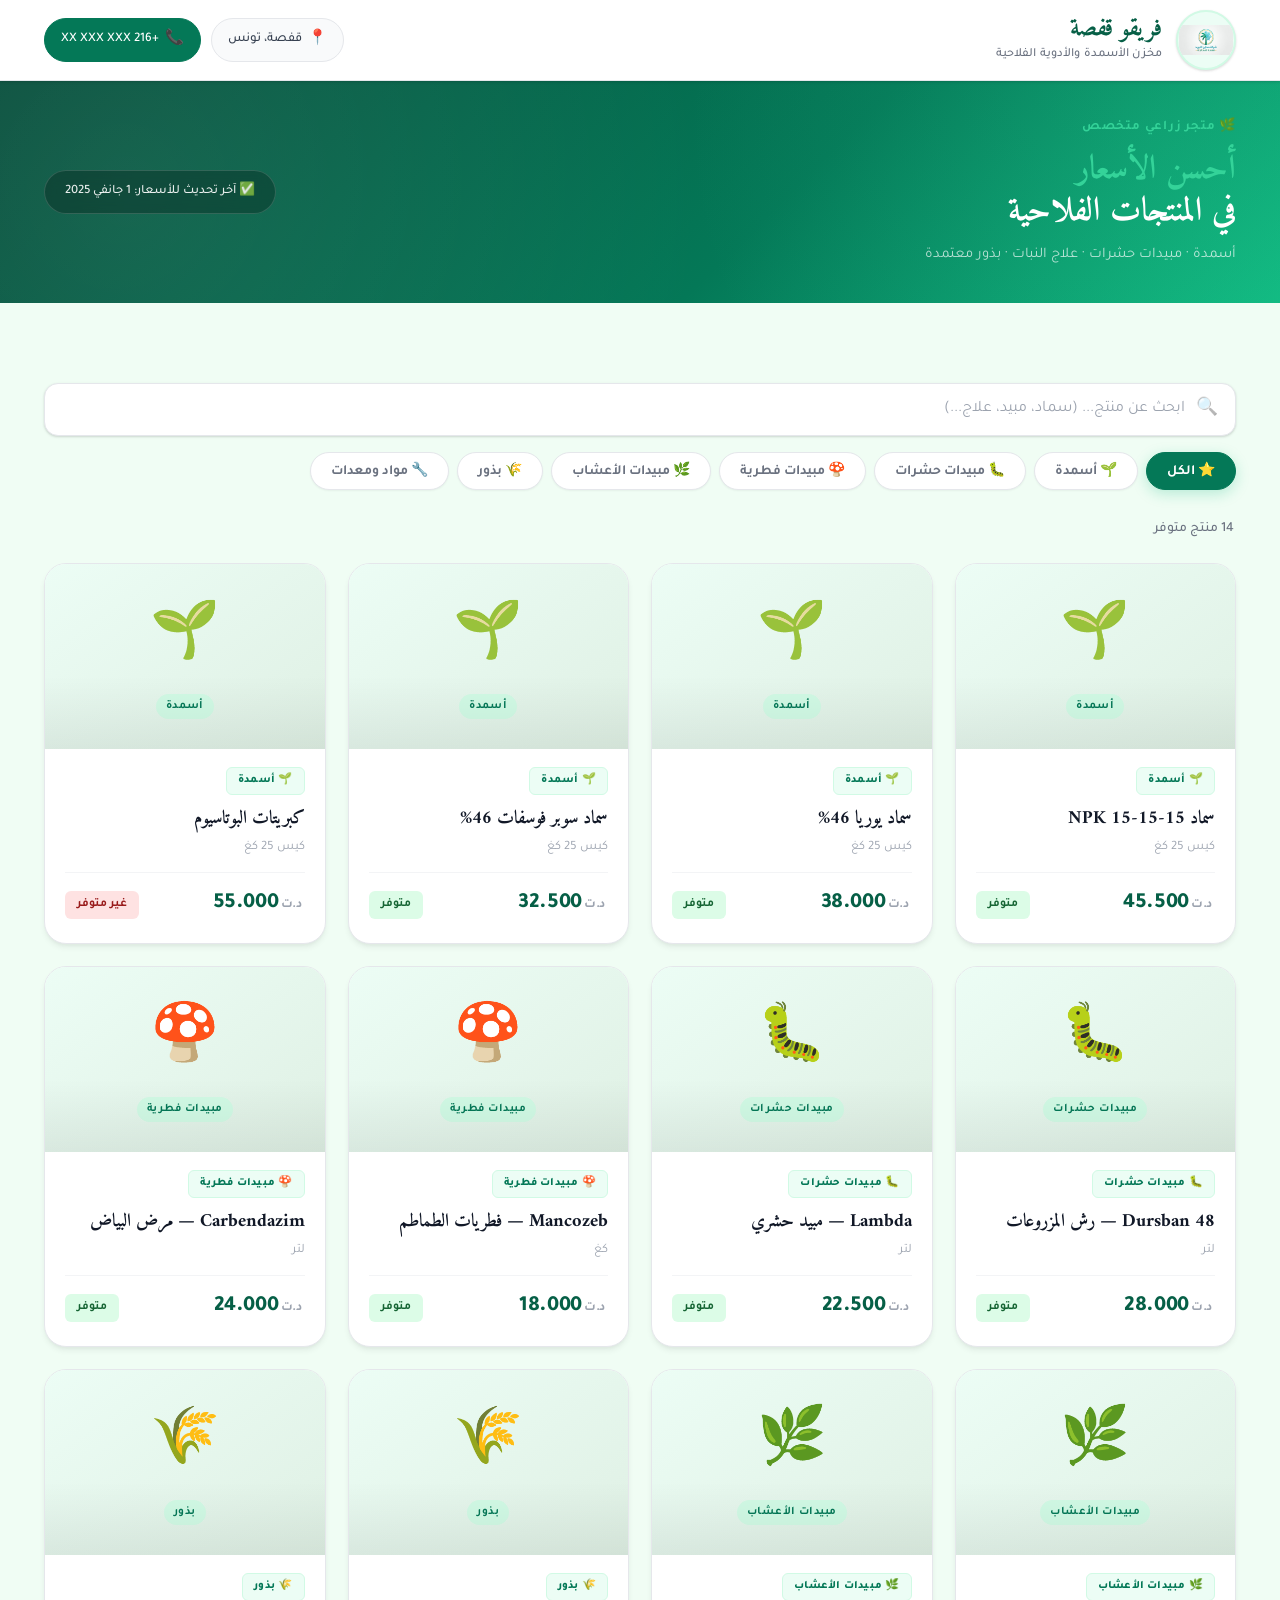
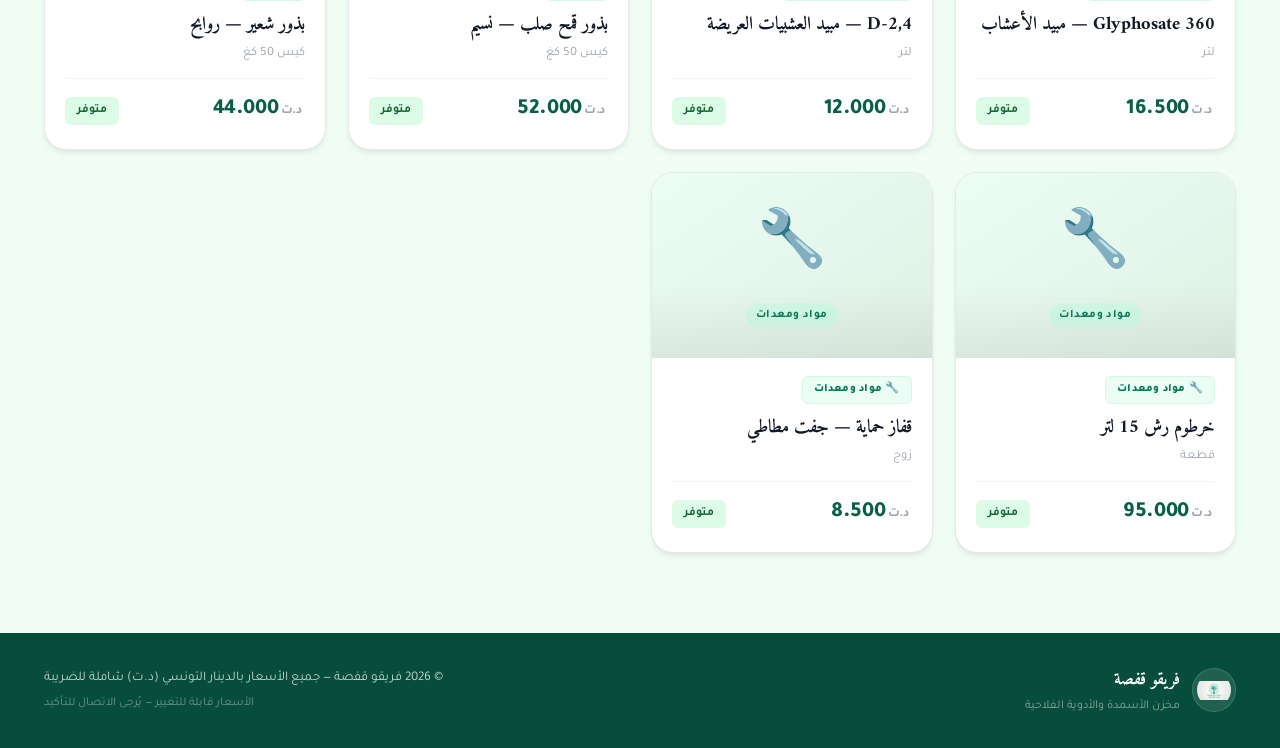
==== frigogafsa.html @ 888e8ae7 "corection_impimes2" ====
<!DOCTYPE html>
<html lang="ar" dir="rtl">
<head>
  <meta charset="UTF-8" />
  <meta name="viewport" content="width=device-width, initial-scale=1.0" />
  <title>فريقو قفصة — مخزن الأسمدة والأدوية الفلاحية</title>
  <link rel="preconnect" href="https://fonts.googleapis.com" />
  <link rel="preconnect" href="https://fonts.gstatic.com" crossorigin />
  <link href="https://fonts.googleapis.com/css2?family=Amiri:wght@400;700&family=Tajawal:wght@300;400;500;700;800&display=swap" rel="stylesheet" />
  <style>
/* ===================================================
   FRIGOGAFSA VITRINE — style.css — Redesign Moderne
   =================================================== */

/* ── VARIABLES ──────────────────────────────────── */
:root {
  --green-900: #064e3b;
  --green-800: #065f46;
  --green-700: #047857;
  --green-600: #059669;
  --green-500: #10b981;
  --green-400: #34d399;
  --green-100: #d1fae5;
  --green-50:  #ecfdf5;

  --gold:       #d97706;
  --gold-light: #fef3c7;

  --gray-950: #030712;
  --gray-900: #111827;
  --gray-800: #1f2937;
  --gray-700: #374151;
  --gray-500: #6b7280;
  --gray-400: #9ca3af;
  --gray-200: #e5e7eb;
  --gray-100: #f3f4f6;
  --gray-50:  #f9fafb;
  --white:    #ffffff;

  --bg-body: #f0fdf4;
  --bg-card: var(--white);

  --shadow-xs: 0 1px 2px rgba(0,0,0,0.05);
  --shadow-sm: 0 1px 3px rgba(0,0,0,0.1), 0 1px 2px rgba(0,0,0,0.06);
  --shadow-md: 0 4px 6px -1px rgba(0,0,0,0.07), 0 2px 4px -1px rgba(0,0,0,0.04);
  --shadow-lg: 0 10px 15px -3px rgba(0,0,0,0.08), 0 4px 6px -2px rgba(0,0,0,0.04);
  --shadow-xl: 0 20px 25px -5px rgba(0,0,0,0.08), 0 10px 10px -5px rgba(0,0,0,0.03);
  --shadow-green: 0 4px 14px rgba(16,185,129,0.25);

  --radius-sm:  8px;
  --radius-md:  14px;
  --radius-lg:  22px;
  --radius-xl:  32px;

  --font-body:    'Tajawal', 'Segoe UI', sans-serif;
  --font-display: 'Amiri', serif;

  --transition: 0.28s cubic-bezier(0.4,0,0.2,1);
}

/* ── RESET & BASE ───────────────────────────────── */
*, *::before, *::after { box-sizing: border-box; margin: 0; padding: 0; }
html { scroll-behavior: smooth; }

body {
  font-family: var(--font-body);
  background: var(--bg-body);
  color: var(--gray-900);
  direction: rtl;
  line-height: 1.65;
  -webkit-font-smoothing: antialiased;
  min-height: 100vh;
  display: flex;
  flex-direction: column;
}

.container {
  max-width: 1240px;
  margin: 0 auto;
  padding: 0 24px;
}
.hidden { display: none !important; }
.main { flex-grow: 1; padding: 40px 0 80px; }

/* ── HEADER ─────────────────────────────────────── */
.header {
  background: var(--white);
  border-bottom: 1px solid var(--gray-200);
  padding: 10px 0;
  position: sticky;
  top: 0;
  z-index: 50;
  box-shadow: var(--shadow-sm);
}

.header-inner {
  display: flex;
  align-items: center;
  justify-content: space-between;
  gap: 20px;
}

.logo {
  display: flex;
  align-items: center;
  gap: 14px;
}

.logo-badge {
  width: 60px;
  height: 60px;
  border-radius: 50%;
  background: var(--green-50);
  border: 2px solid var(--green-100);
  display: flex;
  align-items: center;
  justify-content: center;
  overflow: hidden;
  flex-shrink: 0;
  box-shadow: var(--shadow-sm);
}

.logo-img {
  width: 54px;
  height: 54px;
  object-fit: contain;
}

.logo-text {
  display: flex;
  flex-direction: column;
  gap: 1px;
}

.logo-main {
  font-family: var(--font-display);
  font-size: 1.55rem;
  font-weight: 700;
  color: var(--green-800);
  line-height: 1.15;
}

.logo-sub {
  font-size: 0.78rem;
  color: var(--gray-500);
  font-weight: 500;
  letter-spacing: 0.01em;
}

.header-nav {
  display: flex;
  align-items: center;
  gap: 10px;
}

.contact-chip {
  display: flex;
  align-items: center;
  gap: 6px;
  background: var(--gray-50);
  border: 1px solid var(--gray-200);
  padding: 8px 16px;
  border-radius: 50px;
  font-size: 0.82rem;
  color: var(--gray-700);
  font-weight: 500;
  transition: all var(--transition);
}

.contact-chip:hover {
  border-color: var(--green-400);
  color: var(--green-700);
  background: var(--green-50);
}

.contact-chip.highlight {
  background: var(--green-700);
  border-color: var(--green-700);
  color: var(--white);
}

.contact-chip.highlight:hover {
  background: var(--green-800);
}

.chip-icon { font-size: 0.95rem; }

/* ── HERO BAND ──────────────────────────────────── */
.hero-band {
  position: relative;
  background: linear-gradient(135deg, var(--green-900) 0%, var(--green-700) 60%, var(--green-500) 100%);
  padding: 36px 0;
  overflow: hidden;
  margin-bottom: 40px;
}

.hero-bg-deco {
  position: absolute;
  inset: 0;
  background:
    radial-gradient(circle at 10% 50%, rgba(255,255,255,0.07) 0%, transparent 50%),
    radial-gradient(circle at 90% 20%, rgba(52,211,153,0.15) 0%, transparent 40%);
  pointer-events: none;
}

.hero-content {
  display: flex;
  align-items: center;
  justify-content: space-between;
  gap: 20px;
  flex-wrap: wrap;
  position: relative;
  z-index: 1;
}

.hero-label {
  font-size: 0.82rem;
  font-weight: 700;
  color: var(--green-400);
  letter-spacing: 0.06em;
  text-transform: uppercase;
  margin-bottom: 10px;
}

.hero-heading {
  font-family: var(--font-display);
  font-size: 2.1rem;
  font-weight: 700;
  color: var(--white);
  line-height: 1.25;
  margin-bottom: 10px;
}

.hero-accent {
  color: var(--green-400);
}

.hero-sub {
  font-size: 0.92rem;
  color: rgba(255,255,255,0.7);
  font-weight: 400;
}

.last-update {
  background: rgba(0,0,0,0.25);
  backdrop-filter: blur(8px);
  border: 1px solid rgba(255,255,255,0.15);
  color: rgba(255,255,255,0.9);
  padding: 10px 20px;
  border-radius: 50px;
  font-size: 0.8rem;
  white-space: nowrap;
  font-weight: 500;
}

/* ── CONTROLS ───────────────────────────────────── */
.controls {
  display: flex;
  flex-direction: column;
  gap: 16px;
  margin-bottom: 28px;
}

.search-wrap {
  position: relative;
  display: flex;
  align-items: center;
}

.search-icon {
  position: absolute;
  right: 18px;
  font-size: 1.1rem;
  opacity: 0.45;
  pointer-events: none;
  z-index: 1;
}

.search-input {
  width: 100%;
  padding: 16px 50px 16px 48px;
  background: var(--white);
  border: 1.5px solid var(--gray-200);
  border-radius: var(--radius-md);
  font-family: var(--font-body);
  font-size: 1rem;
  color: var(--gray-900);
  box-shadow: var(--shadow-sm);
  transition: all var(--transition);
}

.search-input:focus {
  outline: none;
  border-color: var(--green-500);
  box-shadow: 0 0 0 4px rgba(16,185,129,0.12), var(--shadow-sm);
}

.search-input::placeholder { color: var(--gray-400); }

.search-clear {
  position: absolute;
  left: 14px;
  background: var(--gray-100);
  border: none;
  width: 30px;
  height: 30px;
  border-radius: 50%;
  cursor: pointer;
  color: var(--gray-500);
  display: none;
  align-items: center;
  justify-content: center;
  font-size: 0.8rem;
  transition: all var(--transition);
}

.search-clear.visible { display: flex; }
.search-clear:hover { background: var(--gray-200); color: var(--gray-900); }

/* ── FILTERS ────────────────────────────────────── */
.filters {
  display: flex;
  gap: 8px;
  flex-wrap: wrap;
}

.filter-btn {
  padding: 8px 20px;
  border-radius: 50px;
  border: 1.5px solid var(--gray-200);
  background: var(--white);
  font-family: var(--font-body);
  font-size: 0.87rem;
  font-weight: 600;
  color: var(--gray-600, var(--gray-500));
  cursor: pointer;
  transition: all var(--transition);
  box-shadow: var(--shadow-xs);
}

.filter-btn:hover {
  border-color: var(--green-400);
  color: var(--green-700);
  background: var(--green-50);
}

.filter-btn.active {
  background: var(--green-700);
  border-color: var(--green-700);
  color: var(--white);
  box-shadow: var(--shadow-green);
}

/* ── STATS BAR ──────────────────────────────────── */
.stats-bar {
  font-size: 0.87rem;
  color: var(--gray-500);
  margin-bottom: 22px;
  font-weight: 500;
  padding: 0 2px;
}

/* ── GRID ───────────────────────────────────────── */
.products-grid {
  display: grid;
  grid-template-columns: repeat(auto-fill, minmax(270px, 1fr));
  gap: 22px;
}

/* ── PRODUCT CARD ───────────────────────────────── */
.product-card {
  background: var(--white);
  border-radius: var(--radius-lg);
  border: 1.5px solid var(--gray-200);
  overflow: hidden;
  cursor: pointer;
  transition: all var(--transition);
  box-shadow: var(--shadow-md);
  display: flex;
  flex-direction: column;
  animation: fadeUp 0.45s ease both;
}

@keyframes fadeUp {
  from { opacity: 0; transform: translateY(18px); }
  to   { opacity: 1; transform: translateY(0); }
}

.product-card:hover {
  transform: translateY(-5px);
  box-shadow: var(--shadow-xl);
  border-color: var(--green-300, var(--green-400));
}

/* Image zone */
.card-image,
.card-image-placeholder {
  height: 185px;
  width: 100%;
  display: flex;
  align-items: center;
  justify-content: center;
  overflow: hidden;
}

.card-image {
  background: linear-gradient(145deg, var(--green-50) 0%, #e8f5e8 100%);
  position: relative;
}

.card-image::after {
  content: '';
  position: absolute;
  inset: 0;
  background: linear-gradient(to bottom, transparent 60%, rgba(0,0,0,0.06));
  pointer-events: none;
}

.card-image img {
  width: 100%;
  height: 100%;
  object-fit: cover;
}

.card-image-placeholder {
  background: linear-gradient(145deg, var(--green-50) 0%, #dff0e4 100%);
  flex-direction: column;
  gap: 8px;
}

.card-image-placeholder .emoji { font-size: 3.5rem; }
.card-image-placeholder .emoji-label {
  font-size: 0.72rem;
  color: var(--green-700);
  font-weight: 700;
  letter-spacing: 0.04em;
  text-transform: uppercase;
  background: var(--green-100);
  padding: 3px 10px;
  border-radius: 20px;
}

/* Card body */
.card-body {
  padding: 18px 20px 20px;
  flex-grow: 1;
  display: flex;
  flex-direction: column;
}

.card-category {
  align-self: flex-start;
  font-size: 0.7rem;
  font-weight: 800;
  color: var(--green-700);
  background: var(--green-50);
  border: 1px solid var(--green-100);
  padding: 4px 11px;
  border-radius: 6px;
  margin-bottom: 11px;
  display: inline-flex;
  align-items: center;
  gap: 4px;
  letter-spacing: 0.02em;
}

.card-name {
  font-family: var(--font-display);
  font-size: 1.15rem;
  font-weight: 700;
  color: var(--gray-900);
  margin-bottom: 5px;
  line-height: 1.4;
}

.card-unit {
  font-size: 0.8rem;
  color: var(--gray-400);
  margin-bottom: auto;
  padding-bottom: 14px;
}

.card-footer {
  display: flex;
  align-items: center;
  justify-content: space-between;
  padding-top: 14px;
  border-top: 1px solid var(--gray-100);
}

.card-price {
  font-size: 1.35rem;
  font-weight: 800;
  color: var(--green-800);
  direction: ltr;
  font-variant-numeric: tabular-nums;
  letter-spacing: -0.02em;
}

.card-price .currency {
  font-size: 0.82rem;
  color: var(--gray-400);
  font-weight: 600;
  margin-right: 3px;
}

.card-stock {
  font-size: 0.75rem;
  padding: 4px 12px;
  border-radius: 6px;
  font-weight: 700;
}

.stock-ok  { background: #dcfce7; color: #166534; }
.stock-low { background: #ffedd5; color: #9a3412; }
.stock-out { background: #fee2e2; color: #991b1b; }

/* ── SKELETON ────────────────────────────────────── */
.product-card.skeleton {
  pointer-events: none;
  background: linear-gradient(
    90deg,
    var(--gray-100) 25%,
    var(--gray-200) 50%,
    var(--gray-100) 75%
  );
  background-size: 200% 100%;
  animation: shimmer 1.6s ease infinite;
  height: 360px;
  border: none;
}

@keyframes shimmer {
  0%   { background-position: 200% 0; }
  100% { background-position: -200% 0; }
}

/* ── EMPTY STATE ────────────────────────────────── */
.empty-state {
  text-align: center;
  padding: 80px 20px;
  color: var(--gray-400);
}
.empty-icon { font-size: 3.5rem; margin-bottom: 16px; opacity: 0.6; }
.empty-state h3 {
  font-size: 1.35rem;
  font-family: var(--font-display);
  color: var(--gray-700);
  margin-bottom: 8px;
}
.empty-state p { font-size: 0.9rem; }

/* ── MODAL ──────────────────────────────────────── */
.modal-overlay {
  position: fixed;
  inset: 0;
  background: rgba(3,7,18,0.65);
  backdrop-filter: blur(6px);
  z-index: 100;
  display: flex;
  align-items: center;
  justify-content: center;
  padding: 20px;
  animation: fadeIn 0.2s ease;
}

@keyframes fadeIn { from { opacity: 0; } to { opacity: 1; } }

.modal {
  background: var(--white);
  border-radius: var(--radius-xl);
  width: 100%;
  max-width: 540px;
  position: relative;
  box-shadow: 0 30px 60px -12px rgba(0,0,0,0.25), 0 0 0 1px rgba(0,0,0,0.05);
  overflow: hidden;
  max-height: 92vh;
  overflow-y: auto;
  animation: slideUp 0.3s cubic-bezier(0.22,1,0.36,1);
}

@keyframes slideUp {
  from { transform: translateY(28px); opacity: 0; }
  to   { transform: translateY(0); opacity: 1; }
}

.modal-close {
  position: absolute;
  top: 14px;
  left: 14px;
  background: rgba(255,255,255,0.9);
  backdrop-filter: blur(4px);
  border: 1px solid var(--gray-200);
  width: 36px;
  height: 36px;
  border-radius: 50%;
  cursor: pointer;
  font-size: 0.9rem;
  color: var(--gray-700);
  box-shadow: var(--shadow-sm);
  z-index: 10;
  transition: all var(--transition);
  display: flex;
  align-items: center;
  justify-content: center;
}

.modal-close:hover {
  background: var(--white);
  transform: scale(1.08);
  border-color: var(--gray-300);
}

.modal-image {
  height: 240px;
  width: 100%;
  display: flex;
  align-items: center;
  justify-content: center;
  font-size: 5rem;
  background: linear-gradient(145deg, var(--green-50), #dff0e4);
  overflow: hidden;
}

.modal-image img {
  width: 100%;
  height: 100%;
  object-fit: cover;
}

.modal-content { padding: 28px 30px 32px; }

.modal-cat {
  display: inline-flex;
  align-items: center;
  gap: 6px;
  font-size: 0.72rem;
  font-weight: 800;
  color: var(--green-700);
  background: var(--green-50);
  border: 1px solid var(--green-100);
  padding: 5px 14px;
  border-radius: 50px;
  margin-bottom: 14px;
  text-transform: uppercase;
  letter-spacing: 0.04em;
}

.modal-name {
  font-family: var(--font-display);
  font-size: 1.75rem;
  font-weight: 800;
  margin-bottom: 10px;
  line-height: 1.3;
  color: var(--gray-900);
}

.modal-description {
  font-size: 0.95rem;
  color: var(--gray-500);
  margin-bottom: 24px;
  line-height: 1.8;
}

.modal-price-row {
  display: flex;
  align-items: center;
  justify-content: space-between;
  background: linear-gradient(135deg, var(--green-50), #e8f5e8);
  border: 1.5px solid var(--green-100);
  padding: 18px 22px;
  border-radius: var(--radius-md);
  margin-bottom: 22px;
}

.modal-price-label {
  font-size: 0.85rem;
  color: var(--gray-500);
  font-weight: 600;
}

.modal-price-value {
  font-size: 1.9rem;
  font-weight: 800;
  color: var(--green-800);
  direction: ltr;
  letter-spacing: -0.02em;
}

.modal-price-value .currency {
  font-size: 1rem;
  color: var(--gray-400);
  font-weight: 600;
  margin-right: 5px;
}

.modal-details {
  display: grid;
  grid-template-columns: 1fr 1fr;
  gap: 12px;
}

.detail-item {
  background: var(--gray-50);
  border: 1px solid var(--gray-200);
  border-radius: var(--radius-sm);
  padding: 12px 16px;
}

.detail-label {
  font-size: 0.7rem;
  color: var(--gray-400);
  font-weight: 700;
  text-transform: uppercase;
  letter-spacing: 0.05em;
  margin-bottom: 5px;
}

.detail-value {
  font-size: 0.92rem;
  color: var(--gray-800);
  font-weight: 600;
}

/* ── FOOTER ─────────────────────────────────────── */
.footer {
  background: var(--green-900);
  color: rgba(255,255,255,0.75);
  padding: 32px 0;
  margin-top: auto;
}

.footer-inner {
  display: flex;
  align-items: center;
  justify-content: space-between;
  gap: 20px;
  flex-wrap: wrap;
}

.footer-brand {
  display: flex;
  align-items: center;
  gap: 12px;
}

.footer-logo {
  width: 44px;
  height: 44px;
  object-fit: contain;
  border-radius: 50%;
  background: rgba(255,255,255,0.1);
  padding: 4px;
  border: 1px solid rgba(255,255,255,0.15);
}

.footer-name {
  font-family: var(--font-display);
  font-size: 1.1rem;
  font-weight: 700;
  color: var(--white);
  margin-bottom: 2px;
}

.footer-tagline {
  font-size: 0.76rem;
  color: rgba(255,255,255,0.5);
}

.footer-info {
  text-align: left;
  font-size: 0.83rem;
  line-height: 1.7;
}

.footer-note {
  font-size: 0.75rem;
  color: rgba(255,255,255,0.4);
  margin-top: 3px;
}

/* ── RESPONSIVE ─────────────────────────────────── */
@media (max-width: 768px) {
  .header-nav { display: none; }
  .logo-badge { width: 50px; height: 50px; }
  .logo-img   { width: 44px; height: 44px; }
  .logo-main  { font-size: 1.3rem; }

  .hero-heading { font-size: 1.55rem; }
  .hero-content { flex-direction: column; align-items: flex-start; gap: 16px; }

  .products-grid { grid-template-columns: repeat(auto-fill, minmax(220px, 1fr)); gap: 16px; }

  .modal-details { grid-template-columns: 1fr; }

  .footer-inner { flex-direction: column; text-align: center; }
  .footer-info  { text-align: center; }
  .footer-brand { justify-content: center; }
}

@media (max-width: 480px) {
  .container { padding: 0 16px; }
  .hero-band  { padding: 28px 0; }
  .hero-heading { font-size: 1.3rem; }
  .products-grid { grid-template-columns: 1fr 1fr; gap: 12px; }
  .card-name  { font-size: 0.95rem; }
  .card-price { font-size: 1.1rem; }
}

  </style>
</head>
<body>

  <header class="header">
    <div class="container">
      <div class="header-inner">
        <div class="logo">
          <div class="logo-badge">
            <img src="[data-uri]" alt="شعار فريقو قفصة" class="logo-img" />
          </div>
          <div class="logo-text">
            <span class="logo-main">فريقو قفصة</span>
            <span class="logo-sub">مخزن الأسمدة والأدوية الفلاحية</span>
          </div>
        </div>
        <nav class="header-nav">
          <div class="contact-chip">
            <span class="chip-icon">📍</span>
            <span>قفصة، تونس</span>
          </div>
          <div class="contact-chip highlight">
            <span class="chip-icon">📞</span>
            <span>+216 XX XXX XXX</span>
          </div>
        </nav>
      </div>
    </div>
  </header>

  <div class="hero-band">
    <div class="hero-bg-deco"></div>
    <div class="container">
      <div class="hero-content">
        <div class="hero-left">
          <p class="hero-label">🌿 متجر زراعي متخصص</p>
          <h1 class="hero-heading">
            <span class="hero-accent">أحسن الأسعار</span><br />
            في المنتجات الفلاحية
          </h1>
          <p class="hero-sub">أسمدة · مبيدات حشرات · علاج النبات · بذور معتمدة</p>
        </div>
        <div class="hero-right">
          <div class="last-update" id="lastUpdate">⏱ يتم تحميل الأسعار...</div>
        </div>
      </div>
    </div>
  </div>

  <main class="main">
    <div class="container">

      <div class="controls">
        <div class="search-wrap">
          <span class="search-icon">🔍</span>
          <input
            type="text"
            id="searchInput"
            class="search-input"
            placeholder="ابحث عن منتج... (سماد، مبيد، علاج...)"
            autocomplete="off"
          />
          <button class="search-clear" id="clearSearch" aria-label="مسح البحث">✕</button>
        </div>
        <div class="filters" id="categoryFilters">
          <button class="filter-btn active" data-cat="all">⭐ الكل</button>
        </div>
      </div>

      <div class="stats-bar" id="statsBar">
        <span id="productCount">...</span>
      </div>

      <div class="products-grid" id="productsGrid">
        <div class="product-card skeleton"></div>
        <div class="product-card skeleton"></div>
        <div class="product-card skeleton"></div>
        <div class="product-card skeleton"></div>
        <div class="product-card skeleton"></div>
        <div class="product-card skeleton"></div>
      </div>

      <div class="empty-state hidden" id="emptyState">
        <div class="empty-icon">🌾</div>
        <h3>لا توجد نتائج</h3>
        <p>حاول بكلمة أخرى أو اختر تصنيفاً مختلفاً</p>
      </div>

    </div>
  </main>

  <footer class="footer">
    <div class="container">
      <div class="footer-inner">
        <div class="footer-brand">
          <img src="[data-uri]" alt="شعار فريقو قفصة" class="footer-logo" />
          <div>
            <div class="footer-name">فريقو قفصة</div>
            <div class="footer-tagline">مخزن الأسمدة والأدوية الفلاحية</div>
          </div>
        </div>
        <div class="footer-info">
          <p>© 2026 فريقو قفصة — جميع الأسعار بالدينار التونسي (د.ت) شاملة للضريبة</p>
          <p class="footer-note">الأسعار قابلة للتغيير — يُرجى الاتصال للتأكيد</p>
        </div>
      </div>
    </div>
  </footer>

  <div class="modal-overlay hidden" id="modalOverlay">
    <div class="modal" id="productModal">
      <button class="modal-close" id="modalClose">✕</button>
      <div class="modal-body" id="modalBody"></div>
    </div>
  </div>

  <script>
/**
 * FRIGOGAFSA VITRINE — app.js
 * Chargement des produits, filtrage par catégorie, recherche, modal détail
 */

(function () {
  "use strict";

  /* ─── CONFIG ──────────────────────────────────────── */
  const INLINE_DATA = {
  "meta": {
    "boutique": "فريقو قفصة",
    "last_updated": "2025-01-01",
    "currency": "TND",
    "note": "Ce fichier est exporté depuis l'Admin Django. Remplacez-le pour mettre à jour les prix."
  },
  "categories": [
    { "id": "engrais",   "nom": "أسمدة",             "icone": "🌱" },
    { "id": "pesticide", "nom": "مبيدات حشرات",       "icone": "🐛" },
    { "id": "fongicide", "nom": "مبيدات فطرية",       "icone": "🍄" },
    { "id": "herbicide", "nom": "مبيدات الأعشاب",     "icone": "🌿" },
    { "id": "semences",  "nom": "بذور",               "icone": "🌾" },
    { "id": "materiel",  "nom": "مواد ومعدات",        "icone": "🔧" }
  ],
  "produits": [
    {
      "id": 1,
      "code_barres": "6191234560001",
      "nom": "سماد NPK 15-15-15",
      "categorie_id": "engrais",
      "description": "سماد مركب متوازن مناسب لجميع أنواع المزروعات. يحتوي على النيتروجين والفوسفور والبوتاسيوم بنسب متساوية.",
      "prix_vente": 45.500,
      "unite": "كيس 25 كغ",
      "disponible": true,
      "image": null
    },
    {
      "id": 2,
      "code_barres": "6191234560002",
      "nom": "سماد يوريا 46%",
      "categorie_id": "engrais",
      "description": "سماد آزوتي عالي التركيز. مناسب لمرحلة النمو الخضري. يستعمل خلال موسم الزراعة.",
      "prix_vente": 38.000,
      "unite": "كيس 25 كغ",
      "disponible": true,
      "image": null
    },
    {
      "id": 3,
      "code_barres": "6191234560003",
      "nom": "سماد سوبر فوسفات 46%",
      "categorie_id": "engrais",
      "description": "سماد فوسفوري يُحسّن نمو الجذور ويُقوّي المزروعات. يُضاف عند التحضير.",
      "prix_vente": 32.500,
      "unite": "كيس 25 كغ",
      "disponible": true,
      "image": null
    },
    {
      "id": 4,
      "code_barres": "6191234560004",
      "nom": "كبريتات البوتاسيوم",
      "categorie_id": "engrais",
      "description": "سماد بوتاسي لتحسين جودة الثمار ومقاومة الأمراض والجفاف.",
      "prix_vente": 55.000,
      "unite": "كيس 25 كغ",
      "disponible": false,
      "image": null
    },
    {
      "id": 5,
      "code_barres": "6191234560005",
      "nom": "Dursban 48 — رش المزروعات",
      "categorie_id": "pesticide",
      "description": "مبيد حشري واسع الطيف لمكافحة الحشرات الضارة في الحبوب والخضروات والأشجار المثمرة.",
      "prix_vente": 28.000,
      "unite": "لتر",
      "disponible": true,
      "image": null
    },
    {
      "id": 6,
      "code_barres": "6191234560006",
      "nom": "Lambda — مبيد حشري",
      "categorie_id": "pesticide",
      "description": "مبيد حشري بيريثرويد للقضاء على حشرات المص والقرض. يُستعمل على الخضروات والحبوب.",
      "prix_vente": 22.500,
      "unite": "لتر",
      "disponible": true,
      "image": null
    },
    {
      "id": 7,
      "code_barres": "6191234560007",
      "nom": "Mancozeb — فطريات الطماطم",
      "categorie_id": "fongicide",
      "description": "مبيد فطري وقائي لمكافحة أمراض الفطريات في الطماطم والبطاطا والكروم.",
      "prix_vente": 18.000,
      "unite": "كغ",
      "disponible": true,
      "image": null
    },
    {
      "id": 8,
      "code_barres": "6191234560008",
      "nom": "Carbendazim — مرض البياض",
      "categorie_id": "fongicide",
      "description": "مبيد فطري جهازي لعلاج ووقاية المزروعات من أمراض الفطريات الجهازية.",
      "prix_vente": 24.000,
      "unite": "لتر",
      "disponible": true,
      "image": null
    },
    {
      "id": 9,
      "code_barres": "6191234560009",
      "nom": "Glyphosate 360 — مبيد الأعشاب",
      "categorie_id": "herbicide",
      "description": "مبيد أعشاب شامل غير انتقائي. يقضي على الحشائش البرية في الحقول والمسالك.",
      "prix_vente": 16.500,
      "unite": "لتر",
      "disponible": true,
      "image": null
    },
    {
      "id": 10,
      "code_barres": "6191234560010",
      "nom": "2,4-D — مبيد العشبيات العريضة",
      "categorie_id": "herbicide",
      "description": "مبيد أعشاب انتقائي لمكافحة الأعشاب العريضة في حقول القمح والشعير.",
      "prix_vente": 12.000,
      "unite": "لتر",
      "disponible": true,
      "image": null
    },
    {
      "id": 11,
      "code_barres": "6191234560011",
      "nom": "بذور قمح صلب — نسيم",
      "categorie_id": "semences",
      "description": "بذور قمح صلب معتمدة من المعهد الوطني. صنف مقاوم للجفاف مناسب للمناطق الداخلية.",
      "prix_vente": 52.000,
      "unite": "كيس 50 كغ",
      "disponible": true,
      "image": null
    },
    {
      "id": 12,
      "code_barres": "6191234560012",
      "nom": "بذور شعير — روابح",
      "categorie_id": "semences",
      "description": "بذور شعير معتمدة. إنتاجية عالية ومقاومة للأمراض. مناسبة لمناخ قفصة.",
      "prix_vente": 44.000,
      "unite": "كيس 50 كغ",
      "disponible": true,
      "image": null
    },
    {
      "id": 13,
      "code_barres": "6191234560013",
      "nom": "خرطوم رش 15 لتر",
      "categorie_id": "materiel",
      "description": "رشاش ظهري يدوي سعة 15 لتر. مناسب لرش المبيدات والمخصبات السائلة.",
      "prix_vente": 95.000,
      "unite": "قطعة",
      "disponible": true,
      "image": null
    },
    {
      "id": 14,
      "code_barres": "6191234560014",
      "nom": "قفاز حماية — جفت مطاطي",
      "categorie_id": "materiel",
      "description": "قفازات مطاطية سميكة للحماية عند التعامل مع المبيدات والأسمدة الكيماوية.",
      "prix_vente": 8.500,
      "unite": "زوج",
      "disponible": true,
      "image": null
    }
  ]
}
;

  /* ─── STATE ───────────────────────────────────────── */
  let allProducts    = [];
  let allCategories  = [];
  let activeCategory = "all";
  let searchQuery    = "";

  /* ─── DOM REFS ────────────────────────────────────── */
  const grid          = document.getElementById("productsGrid");
  const searchInput   = document.getElementById("searchInput");
  const clearBtn      = document.getElementById("clearSearch");
  const filtersWrap   = document.getElementById("categoryFilters");
  const emptyState    = document.getElementById("emptyState");
  const statsBar      = document.getElementById("statsBar");
  const productCount  = document.getElementById("productCount");
  const lastUpdate    = document.getElementById("lastUpdate");
  const modalOverlay  = document.getElementById("modalOverlay");
  const modalBody     = document.getElementById("modalBody");
  const modalClose    = document.getElementById("modalClose");

  /* ─── EMOJI MAP ───────────────────────────────────── */
  const CAT_EMOJI = {
    engrais:   { emoji: "🌱", label: "أسمدة"          },
    pesticide: { emoji: "🐛", label: "مبيدات حشرات"   },
    fongicide: { emoji: "🍄", label: "مبيدات فطرية"   },
    herbicide: { emoji: "🌿", label: "مبيدات الأعشاب" },
    semences:  { emoji: "🌾", label: "بذور"           },
    materiel:  { emoji: "🔧", label: "معدات"          },
    default:   { emoji: "📦", label: "منتج"           },
  };

  function getCatInfo(catId) {
    return CAT_EMOJI[catId] || CAT_EMOJI.default;
  }

  /* ─── FORMAT PRICE ────────────────────────────────── */
  function formatPrice(val) {
    return parseFloat(val).toFixed(3);
  }

  /* ─── LOAD DATA ───────────────────────────────────── */
  async function loadData() {
    try {
      const data = INLINE_DATA;

      allCategories = data.categories || [];
      allProducts   = data.produits   || [];

      // Update last-update display
      if (data.meta && data.meta.last_updated) {
        const d = new Date(data.meta.last_updated);
        const opts = { year: "numeric", month: "long", day: "numeric" };
        lastUpdate.textContent = "✅ آخر تحديث للأسعار: " + d.toLocaleDateString("ar-TN", opts);
      } else {
        lastUpdate.textContent = "✅ الأسعار محدّثة";
      }

      buildFilters();
      render();
    } catch (err) {
      console.error("خطأ في تحميل البيانات:", err);
      lastUpdate.textContent = "⚠️ خطأ في التحميل";
    }
  }

  /* ─── BUILD CATEGORY FILTERS ─────────────────────── */
  function buildFilters() {
    // Keep the "الكل" button, add one per category
    const existing = filtersWrap.querySelector("[data-cat='all']");
    filtersWrap.innerHTML = "";
    filtersWrap.appendChild(existing);

    allCategories.forEach(cat => {
      const usedInProducts = allProducts.some(p => p.categorie_id === cat.id);
      if (!usedInProducts) return;

      const btn = document.createElement("button");
      btn.className = "filter-btn";
      btn.dataset.cat = cat.id;
      btn.textContent = (cat.icone || getCatInfo(cat.id).emoji) + " " + cat.nom;
      btn.addEventListener("click", () => setCategory(cat.id));
      filtersWrap.appendChild(btn);
    });

    // Re-bind "الكل"
    existing.addEventListener("click", () => setCategory("all"));
  }

  function setCategory(catId) {
    activeCategory = catId;
    document.querySelectorAll(".filter-btn").forEach(btn => {
      btn.classList.toggle("active", btn.dataset.cat === catId);
    });
    render();
  }

  /* ─── SEARCH ──────────────────────────────────────── */
  searchInput.addEventListener("input", () => {
    searchQuery = searchInput.value.trim();
    clearBtn.classList.toggle("visible", searchQuery.length > 0);
    render();
  });

  clearBtn.addEventListener("click", () => {
    searchInput.value = "";
    searchQuery = "";
    clearBtn.classList.remove("visible");
    searchInput.focus();
    render();
  });

  /* ─── FILTER LOGIC ────────────────────────────────── */
  function getFiltered() {
    const q = searchQuery.toLowerCase();
    return allProducts.filter(p => {
      const matchCat  = activeCategory === "all" || p.categorie_id === activeCategory;
      const matchTerm = !q ||
        p.nom.toLowerCase().includes(q) ||
        (p.description || "").toLowerCase().includes(q) ||
        (p.code_barres  || "").includes(q);
      return matchCat && matchTerm;
    });
  }

  /* ─── RENDER ──────────────────────────────────────── */
  function render() {
    const filtered = getFiltered();

    // Stats
    const total = allProducts.length;
    productCount.textContent = filtered.length === total
      ? `${total} منتج متوفر`
      : `${filtered.length} نتيجة من أصل ${total} منتج`;

    if (filtered.length === 0) {
      grid.innerHTML = "";
      emptyState.classList.remove("hidden");
      return;
    }

    emptyState.classList.add("hidden");
    grid.innerHTML = filtered.map((p, idx) => buildCard(p, idx)).join("");

    // Bind click events
    grid.querySelectorAll(".product-card").forEach(card => {
      card.addEventListener("click", () => openModal(+card.dataset.id));
    });
  }

  /* ─── BUILD CARD HTML ────────────────────────────── */
  function buildCard(p, idx) {
    const catInfo = getCatInfo(p.categorie_id);
    const cat     = allCategories.find(c => c.id === p.categorie_id);
    const catName = cat ? cat.nom : catInfo.label;
    const catIcon = cat ? (cat.icone || catInfo.emoji) : catInfo.emoji;

    const imageHtml = p.image
      ? `<img src="${escHtml(p.image)}" alt="${escHtml(p.nom)}" loading="lazy" />`
      : `<div class="card-image-placeholder">
           <span class="emoji">${catIcon}</span>
           <span class="emoji-label">${escHtml(catName)}</span>
         </div>`;

    let stockHtml = "";
    if (p.disponible === false) {
      stockHtml = `<span class="card-stock stock-out">غير متوفر</span>`;
    } else if (p.disponible === "low") {
      stockHtml = `<span class="card-stock stock-low">كمية محدودة</span>`;
    } else {
      stockHtml = `<span class="card-stock stock-ok">متوفر</span>`;
    }

    return `
      <div class="product-card" data-id="${p.id}" style="animation-delay:${idx * 0.04}s">
        <div class="card-image">${imageHtml}</div>
        <div class="card-body">
          <div class="card-category">${catIcon} ${escHtml(catName)}</div>
          <div class="card-name">${escHtml(p.nom)}</div>
          <div class="card-unit">${escHtml(p.unite || "")}</div>
          <div class="card-footer">
            <div class="card-price">${formatPrice(p.prix_vente)}<span class="currency"> د.ت</span></div>
            ${stockHtml}
          </div>
        </div>
      </div>`;
  }

  /* ─── MODAL ───────────────────────────────────────── */
  function openModal(id) {
    const p = allProducts.find(pr => pr.id === id);
    if (!p) return;

    const catInfo = getCatInfo(p.categorie_id);
    const cat     = allCategories.find(c => c.id === p.categorie_id);
    const catName = cat ? cat.nom : catInfo.label;
    const catIcon = cat ? (cat.icone || catInfo.emoji) : catInfo.emoji;

    const imageHtml = p.image
      ? `<img src="${escHtml(p.image)}" alt="${escHtml(p.nom)}" style="width:100%;height:220px;object-fit:cover;" />`
      : `<div class="modal-image" style="height:220px;display:flex;align-items:center;justify-content:center;font-size:5rem;background:linear-gradient(135deg,#f3faf4,#e8f5ea);">${catIcon}</div>`;

    let stockLabel, stockColor;
    if (p.disponible === false) {
      stockLabel = "غير متوفر حالياً";
      stockColor = "#b71c1c";
    } else if (p.disponible === "low") {
      stockLabel = "كمية محدودة — اتصل للتأكيد";
      stockColor = "#e65100";
    } else {
      stockLabel = "متوفر في المخزن";
      stockColor = "#236b2b";
    }

    modalBody.innerHTML = `
      ${imageHtml}
      <div class="modal-content">
        <div class="modal-cat">${catIcon} ${escHtml(catName)}</div>
        <h2 class="modal-name">${escHtml(p.nom)}</h2>
        <p class="modal-description">${escHtml(p.description || "")}</p>
        <div class="modal-price-row">
          <span class="modal-price-label">السعر بالوحدة</span>
          <span class="modal-price-value">${formatPrice(p.prix_vente)}<span class="currency"> د.ت</span></span>
        </div>
        <div class="modal-details">
          <div class="detail-item">
            <div class="detail-label">الوحدة</div>
            <div class="detail-value">${escHtml(p.unite || "—")}</div>
          </div>
          <div class="detail-item">
            <div class="detail-label">التوفر</div>
            <div class="detail-value" style="color:${stockColor}">${stockLabel}</div>
          </div>
          <div class="detail-item">
            <div class="detail-label">رمز المنتج</div>
            <div class="detail-value" style="direction:ltr;font-size:.8rem">${escHtml(p.code_barres || "—")}</div>
          </div>
          <div class="detail-item">
            <div class="detail-label">التصنيف</div>
            <div class="detail-value">${escHtml(catName)}</div>
          </div>
        </div>
      </div>`;

    modalOverlay.classList.remove("hidden");
    document.body.style.overflow = "hidden";
  }

  function closeModal() {
    modalOverlay.classList.add("hidden");
    document.body.style.overflow = "";
  }

  modalClose.addEventListener("click", closeModal);
  modalOverlay.addEventListener("click", e => {
    if (e.target === modalOverlay) closeModal();
  });
  document.addEventListener("keydown", e => {
    if (e.key === "Escape") closeModal();
  });

  /* ─── UTIL ────────────────────────────────────────── */
  function escHtml(str) {
    if (!str && str !== 0) return "";
    return String(str)
      .replace(/&/g, "&amp;")
      .replace(/</g, "&lt;")
      .replace(/>/g, "&gt;")
      .replace(/"/g, "&quot;")
      .replace(/'/g, "&#x27;");
  }

  /* ─── INIT ────────────────────────────────────────── */
  loadData();

})();

  </script>
</body>
</html>
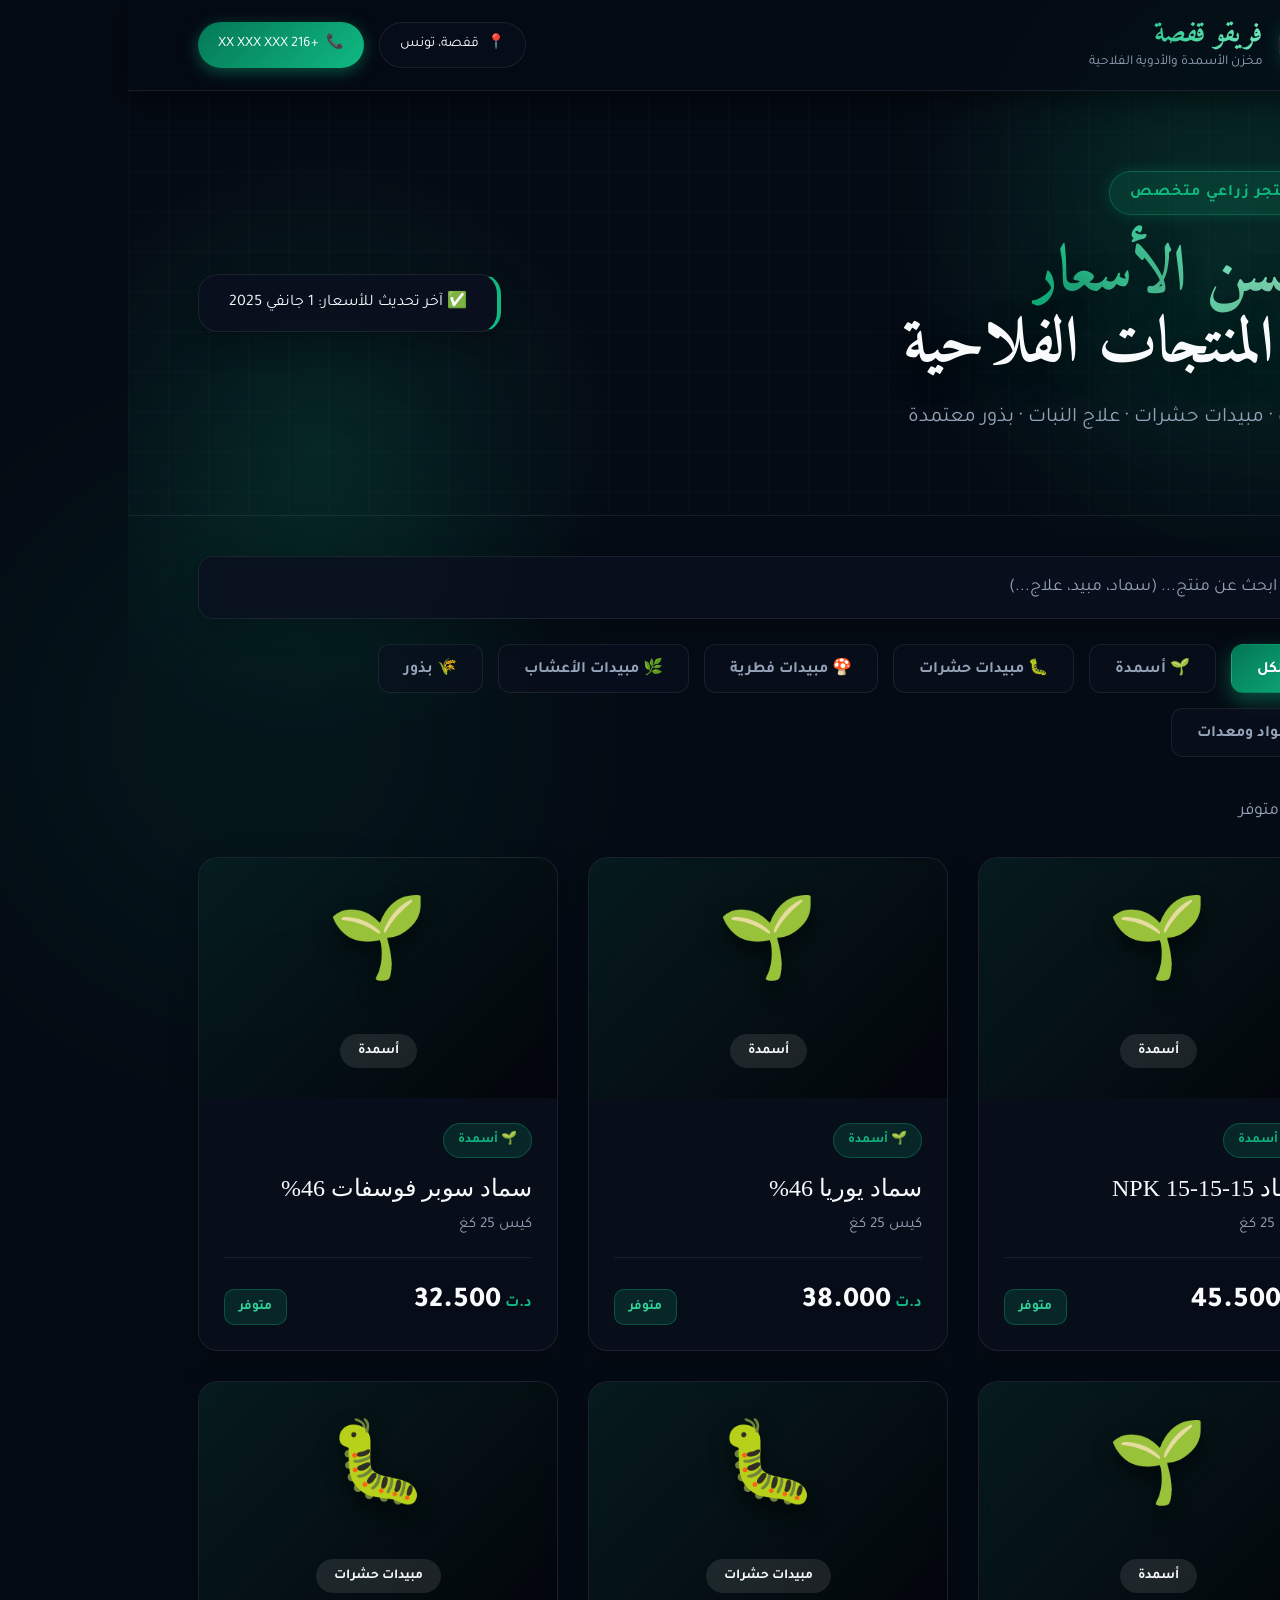
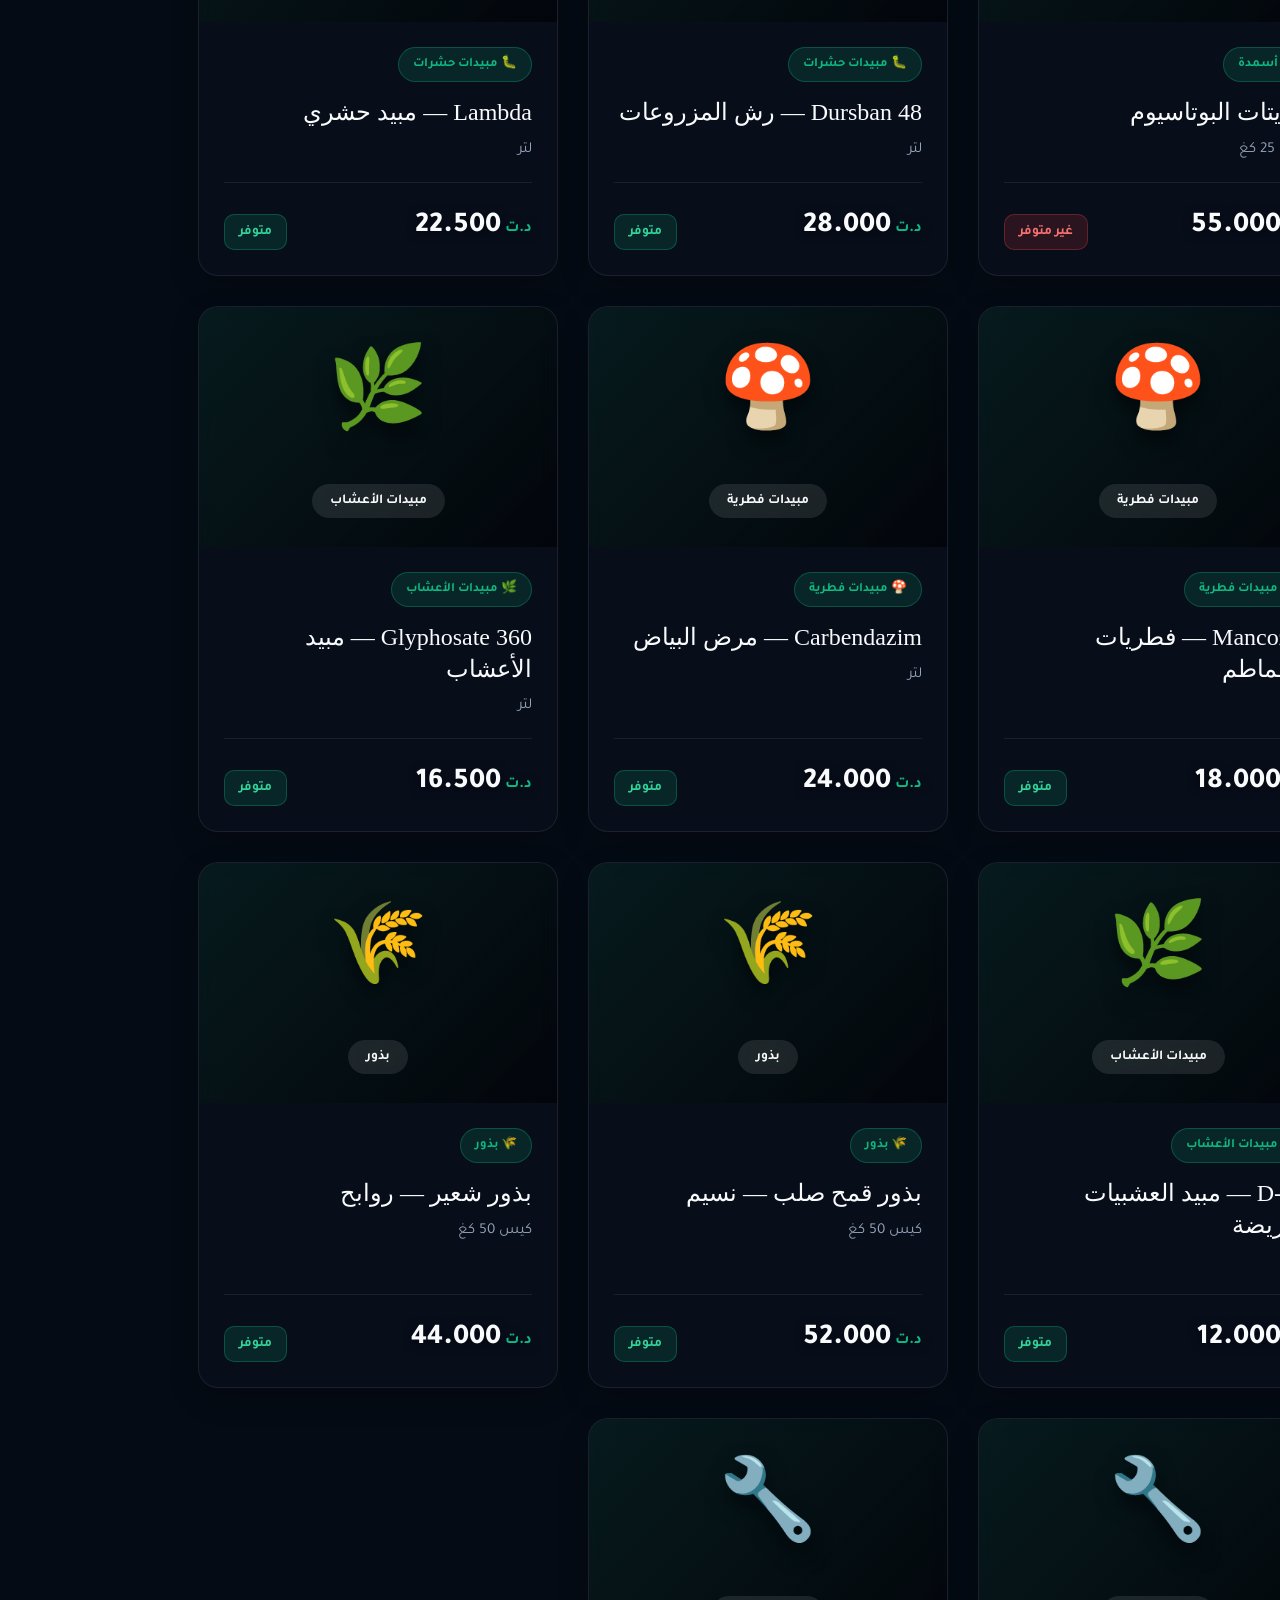
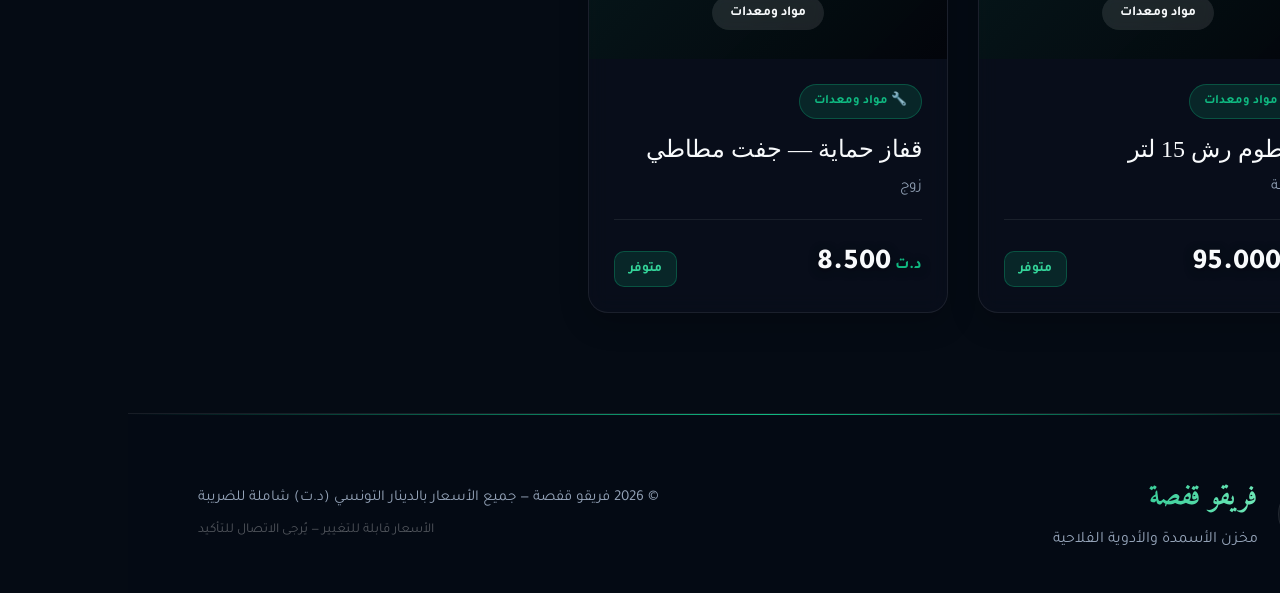
==== commit 0a6e5752: "corection_impimes3" ====
--- a/frigogafsa.html
+++ b/frigogafsa.html
@@ -9,802 +9,791 @@
   <link href="https://fonts.googleapis.com/css2?family=Amiri:wght@400;700&family=Tajawal:wght@300;400;500;700;800&display=swap" rel="stylesheet" />
   <style>
 /* ===================================================
-   FRIGOGAFSA VITRINE — style.css — Redesign Moderne
+   FRIGOGAFSA VITRINE — Premium Dark Theme
    =================================================== */
-
-/* ── VARIABLES ──────────────────────────────────── */
 :root {
-  --green-900: #064e3b;
-  --green-800: #065f46;
-  --green-700: #047857;
-  --green-600: #059669;
-  --green-500: #10b981;
-  --green-400: #34d399;
-  --green-100: #d1fae5;
-  --green-50:  #ecfdf5;
-
-  --gold:       #d97706;
-  --gold-light: #fef3c7;
-
-  --gray-950: #030712;
-  --gray-900: #111827;
-  --gray-800: #1f2937;
-  --gray-700: #374151;
-  --gray-500: #6b7280;
-  --gray-400: #9ca3af;
-  --gray-200: #e5e7eb;
-  --gray-100: #f3f4f6;
-  --gray-50:  #f9fafb;
-  --white:    #ffffff;
-
-  --bg-body: #f0fdf4;
-  --bg-card: var(--white);
-
-  --shadow-xs: 0 1px 2px rgba(0,0,0,0.05);
-  --shadow-sm: 0 1px 3px rgba(0,0,0,0.1), 0 1px 2px rgba(0,0,0,0.06);
-  --shadow-md: 0 4px 6px -1px rgba(0,0,0,0.07), 0 2px 4px -1px rgba(0,0,0,0.04);
-  --shadow-lg: 0 10px 15px -3px rgba(0,0,0,0.08), 0 4px 6px -2px rgba(0,0,0,0.04);
-  --shadow-xl: 0 20px 25px -5px rgba(0,0,0,0.08), 0 10px 10px -5px rgba(0,0,0,0.03);
-  --shadow-green: 0 4px 14px rgba(16,185,129,0.25);
-
-  --radius-sm:  8px;
-  --radius-md:  14px;
-  --radius-lg:  22px;
-  --radius-xl:  32px;
-
-  --font-body:    'Tajawal', 'Segoe UI', sans-serif;
-  --font-display: 'Amiri', serif;
-
-  --transition: 0.28s cubic-bezier(0.4,0,0.2,1);
-}
-
-/* ── RESET & BASE ───────────────────────────────── */
-*, *::before, *::after { box-sizing: border-box; margin: 0; padding: 0; }
-html { scroll-behavior: smooth; }
+  --primary: #10b981;
+  --primary-glow: rgba(16, 185, 129, 0.4);
+  --secondary: #047857;
+  --dark-bg: #050b14;
+  --glass-bg: rgba(10, 15, 30, 0.6);
+  --glass-border: rgba(255, 255, 255, 0.08);
+  --text-main: #f8fafc;
+  --text-muted: #94a3b8;
+  --font-body: 'Tajawal', sans-serif;
+  --font-heading: 'Amiri', serif;
+}
+
+* { box-sizing: border-box; margin: 0; padding: 0; }
 
 body {
   font-family: var(--font-body);
-  background: var(--bg-body);
-  color: var(--gray-900);
+  background-color: var(--dark-bg);
+  background-image: 
+    radial-gradient(circle at 15% 50%, rgba(16, 185, 129, 0.15), transparent 25%),
+    radial-gradient(circle at 85% 30%, rgba(4, 120, 87, 0.15), transparent 25%);
+  background-attachment: fixed;
+  color: var(--text-main);
   direction: rtl;
   line-height: 1.65;
   -webkit-font-smoothing: antialiased;
   min-height: 100vh;
   display: flex;
   flex-direction: column;
+  overflow-x: hidden;
+}
+
+/* Background animated shapes */
+body::before, body::after {
+  content: '';
+  position: absolute;
+  width: 40vw;
+  height: 40vw;
+  border-radius: 50%;
+  filter: blur(100px);
+  z-index: -1;
+  animation: float 12s infinite alternate ease-in-out;
+  opacity: 0.5;
+}
+body::before {
+  top: -10%; right: -10%;
+  background: rgba(16, 185, 129, 0.2);
+}
+body::after {
+  bottom: -10%; left: -10%;
+  background: rgba(4, 120, 87, 0.2);
+  animation-delay: -6s;
+}
+
+@keyframes float {
+  0% { transform: translate(0, 0) scale(1); }
+  100% { transform: translate(50px, 50px) scale(1.1); }
 }
 
 .container {
-  max-width: 1240px;
+  width: 100%;
+  max-width: 1600px;
   margin: 0 auto;
-  padding: 0 24px;
-}
-.hidden { display: none !important; }
-.main { flex-grow: 1; padding: 40px 0 80px; }
-
-/* ── HEADER ─────────────────────────────────────── */
+  padding: 0 40px;
+}
+
+.main {
+  flex-grow: 1;
+  padding: 40px 0 100px;
+}
+
+/* Header */
 .header {
-  background: var(--white);
-  border-bottom: 1px solid var(--gray-200);
-  padding: 10px 0;
   position: sticky;
   top: 0;
-  z-index: 50;
-  box-shadow: var(--shadow-sm);
+  z-index: 100;
+  background: rgba(5, 11, 20, 0.7);
+  backdrop-filter: blur(20px);
+  -webkit-backdrop-filter: blur(20px);
+  border-bottom: 1px solid var(--glass-border);
+  padding: 15px 0;
+  box-shadow: 0 10px 30px rgba(0, 0, 0, 0.5);
 }
 
 .header-inner {
   display: flex;
+  justify-content: space-between;
   align-items: center;
-  justify-content: space-between;
-  gap: 20px;
 }
 
 .logo {
   display: flex;
   align-items: center;
-  gap: 14px;
+  gap: 15px;
 }
 
 .logo-badge {
   width: 60px;
   height: 60px;
   border-radius: 50%;
-  background: var(--green-50);
-  border: 2px solid var(--green-100);
+  background: linear-gradient(135deg, rgba(255,255,255,0.1), rgba(255,255,255,0));
+  backdrop-filter: blur(10px);
+  border: 1px solid var(--glass-border);
   display: flex;
   align-items: center;
   justify-content: center;
   overflow: hidden;
-  flex-shrink: 0;
-  box-shadow: var(--shadow-sm);
+  box-shadow: 0 0 20px rgba(16, 185, 129, 0.2);
+  padding: 5px;
 }
 
 .logo-img {
-  width: 54px;
-  height: 54px;
+  width: 100%;
+  height: 100%;
   object-fit: contain;
 }
 
 .logo-text {
   display: flex;
   flex-direction: column;
-  gap: 1px;
 }
 
 .logo-main {
-  font-family: var(--font-display);
-  font-size: 1.55rem;
+  font-family: var(--font-heading);
+  font-size: 1.8rem;
   font-weight: 700;
-  color: var(--green-800);
-  line-height: 1.15;
+  background: linear-gradient(to left, #6ee7b7, #10b981);
+  -webkit-background-clip: text;
+  -webkit-text-fill-color: transparent;
+  line-height: 1.2;
 }
 
 .logo-sub {
-  font-size: 0.78rem;
-  color: var(--gray-500);
-  font-weight: 500;
-  letter-spacing: 0.01em;
+  font-size: 0.85rem;
+  color: var(--text-muted);
 }
 
 .header-nav {
   display: flex;
+  gap: 15px;
+}
+
+.contact-chip {
+  background: var(--glass-bg);
+  border: 1px solid var(--glass-border);
+  padding: 10px 20px;
+  border-radius: 30px;
+  display: flex;
   align-items: center;
-  gap: 10px;
-}
-
-.contact-chip {
-  display: flex;
-  align-items: center;
-  gap: 6px;
-  background: var(--gray-50);
-  border: 1px solid var(--gray-200);
-  padding: 8px 16px;
-  border-radius: 50px;
-  font-size: 0.82rem;
-  color: var(--gray-700);
-  font-weight: 500;
-  transition: all var(--transition);
-}
-
+  gap: 8px;
+  font-size: 0.9rem;
+  transition: all 0.3s ease;
+  color: var(--text-main);
+}
 .contact-chip:hover {
-  border-color: var(--green-400);
-  color: var(--green-700);
-  background: var(--green-50);
-}
-
+  background: rgba(255,255,255,0.1);
+  border-color: var(--primary);
+  transform: translateY(-2px);
+  box-shadow: 0 5px 15px rgba(0,0,0,0.3);
+}
 .contact-chip.highlight {
-  background: var(--green-700);
-  border-color: var(--green-700);
-  color: var(--white);
-}
-
+  background: linear-gradient(135deg, var(--secondary), var(--primary));
+  color: white;
+  border: none;
+  box-shadow: 0 4px 15px var(--primary-glow);
+}
 .contact-chip.highlight:hover {
-  background: var(--green-800);
-}
-
-.chip-icon { font-size: 0.95rem; }
-
-/* ── HERO BAND ──────────────────────────────────── */
+  box-shadow: 0 6px 20px rgba(16, 185, 129, 0.6);
+}
+
+/* Hero */
 .hero-band {
+  padding: 80px 0;
   position: relative;
-  background: linear-gradient(135deg, var(--green-900) 0%, var(--green-700) 60%, var(--green-500) 100%);
-  padding: 36px 0;
   overflow: hidden;
-  margin-bottom: 40px;
+  border-bottom: 1px solid var(--glass-border);
 }
 
 .hero-bg-deco {
   position: absolute;
   inset: 0;
-  background:
-    radial-gradient(circle at 10% 50%, rgba(255,255,255,0.07) 0%, transparent 50%),
-    radial-gradient(circle at 90% 20%, rgba(52,211,153,0.15) 0%, transparent 40%);
-  pointer-events: none;
+  background: url('data:image/svg+xml;utf8,<svg width="100%" height="100%" xmlns="http://www.w3.org/2000/svg"><defs><pattern id="grid" width="40" height="40" patternUnits="userSpaceOnUse"><path d="M 40 0 L 0 0 0 40" fill="none" stroke="rgba(255,255,255,0.03)" stroke-width="1"/></pattern></defs><rect width="100%" height="100%" fill="url(%23grid)" /></svg>');
+  z-index: -1;
 }
 
 .hero-content {
   display: flex;
+  justify-content: space-between;
   align-items: center;
-  justify-content: space-between;
-  gap: 20px;
   flex-wrap: wrap;
-  position: relative;
-  z-index: 1;
+  gap: 30px;
+}
+
+.hero-left {
+  flex: 1;
+  min-width: 300px;
 }
 
 .hero-label {
-  font-size: 0.82rem;
+  display: inline-block;
+  background: rgba(16, 185, 129, 0.15);
+  border: 1px solid rgba(16, 185, 129, 0.3);
+  color: var(--primary);
+  padding: 8px 20px;
+  border-radius: 30px;
   font-weight: 700;
-  color: var(--green-400);
-  letter-spacing: 0.06em;
-  text-transform: uppercase;
-  margin-bottom: 10px;
+  margin-bottom: 25px;
+  letter-spacing: 1px;
+  box-shadow: 0 0 15px rgba(16, 185, 129, 0.2);
 }
 
 .hero-heading {
-  font-family: var(--font-display);
-  font-size: 2.1rem;
-  font-weight: 700;
-  color: var(--white);
-  line-height: 1.25;
-  margin-bottom: 10px;
+  font-family: var(--font-heading);
+  font-size: 4.5rem;
+  line-height: 1.1;
+  margin-bottom: 20px;
+  text-shadow: 0 10px 30px rgba(0,0,0,0.5);
 }
 
 .hero-accent {
-  color: var(--green-400);
+  background: linear-gradient(to left, #a7f3d0, #10b981);
+  -webkit-background-clip: text;
+  -webkit-text-fill-color: transparent;
 }
 
 .hero-sub {
-  font-size: 0.92rem;
-  color: rgba(255,255,255,0.7);
-  font-weight: 400;
+  font-size: 1.3rem;
+  color: var(--text-muted);
+  max-width: 600px;
+}
+
+.hero-right {
+  display: flex;
+  align-items: center;
+  justify-content: flex-end;
 }
 
 .last-update {
-  background: rgba(0,0,0,0.25);
-  backdrop-filter: blur(8px);
-  border: 1px solid rgba(255,255,255,0.15);
-  color: rgba(255,255,255,0.9);
-  padding: 10px 20px;
-  border-radius: 50px;
-  font-size: 0.8rem;
-  white-space: nowrap;
-  font-weight: 500;
-}
-
-/* ── CONTROLS ───────────────────────────────────── */
+  display: inline-flex;
+  align-items: center;
+  background: rgba(10, 15, 30, 0.8);
+  border: 1px solid var(--glass-border);
+  padding: 15px 30px;
+  border-radius: 20px;
+  font-size: 1rem;
+  backdrop-filter: blur(10px);
+  color: var(--text-main);
+  box-shadow: 0 10px 30px rgba(0,0,0,0.3);
+  border-right: 4px solid var(--primary);
+}
+
+/* Controls */
 .controls {
+  margin-bottom: 40px;
   display: flex;
   flex-direction: column;
-  gap: 16px;
-  margin-bottom: 28px;
+  gap: 25px;
 }
 
 .search-wrap {
   position: relative;
-  display: flex;
-  align-items: center;
+  width: 100%;
+}
+
+.search-input {
+  width: 100%;
+  padding: 20px 60px 20px 20px;
+  background: rgba(10, 15, 30, 0.8);
+  border: 1px solid var(--glass-border);
+  border-radius: 15px;
+  color: var(--text-main);
+  font-size: 1.1rem;
+  font-family: var(--font-body);
+  backdrop-filter: blur(10px);
+  transition: all 0.3s ease;
+  box-shadow: 0 10px 30px rgba(0,0,0,0.2);
+}
+
+.search-input:focus {
+  outline: none;
+  border-color: var(--primary);
+  box-shadow: 0 0 25px var(--primary-glow), 0 10px 30px rgba(0,0,0,0.4);
+  background: rgba(10, 15, 30, 0.95);
+}
+
+.search-input::placeholder {
+  color: var(--text-muted);
 }
 
 .search-icon {
   position: absolute;
-  right: 18px;
-  font-size: 1.1rem;
-  opacity: 0.45;
-  pointer-events: none;
-  z-index: 1;
-}
-
-.search-input {
-  width: 100%;
-  padding: 16px 50px 16px 48px;
-  background: var(--white);
-  border: 1.5px solid var(--gray-200);
-  border-radius: var(--radius-md);
-  font-family: var(--font-body);
-  font-size: 1rem;
-  color: var(--gray-900);
-  box-shadow: var(--shadow-sm);
-  transition: all var(--transition);
-}
-
-.search-input:focus {
-  outline: none;
-  border-color: var(--green-500);
-  box-shadow: 0 0 0 4px rgba(16,185,129,0.12), var(--shadow-sm);
-}
-
-.search-input::placeholder { color: var(--gray-400); }
+  right: 20px;
+  top: 50%;
+  transform: translateY(-50%);
+  font-size: 1.4rem;
+  color: var(--text-muted);
+}
 
 .search-clear {
   position: absolute;
-  left: 14px;
-  background: var(--gray-100);
+  left: 20px;
+  top: 50%;
+  transform: translateY(-50%);
+  background: rgba(255,255,255,0.1);
   border: none;
-  width: 30px;
-  height: 30px;
+  color: white;
+  width: 35px;
+  height: 35px;
   border-radius: 50%;
   cursor: pointer;
-  color: var(--gray-500);
   display: none;
   align-items: center;
   justify-content: center;
-  font-size: 0.8rem;
-  transition: all var(--transition);
-}
-
+  transition: 0.3s;
+}
 .search-clear.visible { display: flex; }
-.search-clear:hover { background: var(--gray-200); color: var(--gray-900); }
-
-/* ── FILTERS ────────────────────────────────────── */
+.search-clear:hover { background: rgba(239, 68, 68, 0.8); }
+
 .filters {
   display: flex;
-  gap: 8px;
+  gap: 15px;
   flex-wrap: wrap;
 }
 
 .filter-btn {
-  padding: 8px 20px;
-  border-radius: 50px;
-  border: 1.5px solid var(--gray-200);
-  background: var(--white);
+  background: var(--glass-bg);
+  border: 1px solid var(--glass-border);
+  color: var(--text-muted);
+  padding: 12px 25px;
+  border-radius: 12px;
   font-family: var(--font-body);
-  font-size: 0.87rem;
+  font-size: 1rem;
   font-weight: 600;
-  color: var(--gray-600, var(--gray-500));
   cursor: pointer;
-  transition: all var(--transition);
-  box-shadow: var(--shadow-xs);
+  transition: all 0.3s ease;
 }
 
 .filter-btn:hover {
-  border-color: var(--green-400);
-  color: var(--green-700);
-  background: var(--green-50);
+  background: rgba(255,255,255,0.1);
+  color: var(--text-main);
+  transform: translateY(-3px);
+  box-shadow: 0 5px 15px rgba(0,0,0,0.3);
 }
 
 .filter-btn.active {
-  background: var(--green-700);
-  border-color: var(--green-700);
-  color: var(--white);
-  box-shadow: var(--shadow-green);
-}
-
-/* ── STATS BAR ──────────────────────────────────── */
+  background: linear-gradient(135deg, var(--secondary), var(--primary));
+  border-color: transparent;
+  color: #fff;
+  box-shadow: 0 8px 20px var(--primary-glow);
+}
+
 .stats-bar {
-  font-size: 0.87rem;
-  color: var(--gray-500);
-  margin-bottom: 22px;
-  font-weight: 500;
-  padding: 0 2px;
-}
-
-/* ── GRID ───────────────────────────────────────── */
+  margin-bottom: 30px;
+  color: var(--text-muted);
+  font-size: 1.1rem;
+}
+
+/* Grid */
 .products-grid {
   display: grid;
-  grid-template-columns: repeat(auto-fill, minmax(270px, 1fr));
-  gap: 22px;
-}
-
-/* ── PRODUCT CARD ───────────────────────────────── */
+  grid-template-columns: repeat(auto-fill, minmax(320px, 1fr));
+  gap: 30px;
+}
+
+/* Product Card */
 .product-card {
-  background: var(--white);
-  border-radius: var(--radius-lg);
-  border: 1.5px solid var(--gray-200);
+  background: var(--glass-bg);
+  border: 1px solid var(--glass-border);
+  border-radius: 20px;
   overflow: hidden;
+  backdrop-filter: blur(10px);
+  -webkit-backdrop-filter: blur(10px);
+  transition: all 0.4s cubic-bezier(0.175, 0.885, 0.32, 1.275);
   cursor: pointer;
-  transition: all var(--transition);
-  box-shadow: var(--shadow-md);
   display: flex;
   flex-direction: column;
-  animation: fadeUp 0.45s ease both;
-}
-
-@keyframes fadeUp {
-  from { opacity: 0; transform: translateY(18px); }
-  to   { opacity: 1; transform: translateY(0); }
+  box-shadow: 0 10px 30px rgba(0,0,0,0.2);
+  position: relative;
+}
+
+.product-card::before {
+  content: '';
+  position: absolute;
+  top: 0; left: 0; right: 0; bottom: 0;
+  border-radius: 20px;
+  background: linear-gradient(135deg, rgba(255,255,255,0.1), transparent);
+  opacity: 0;
+  transition: 0.4s;
+  pointer-events: none;
+  z-index: 1;
 }
 
 .product-card:hover {
-  transform: translateY(-5px);
-  box-shadow: var(--shadow-xl);
-  border-color: var(--green-300, var(--green-400));
-}
-
-/* Image zone */
-.card-image,
-.card-image-placeholder {
-  height: 185px;
+  transform: translateY(-12px);
+  border-color: var(--primary);
+  box-shadow: 0 20px 40px rgba(0, 0, 0, 0.6), 0 0 20px var(--primary-glow);
+}
+
+.product-card:hover::before {
+  opacity: 1;
+}
+
+.card-image, .card-image-placeholder {
+  height: 240px;
   width: 100%;
   display: flex;
   align-items: center;
   justify-content: center;
+  background: rgba(0,0,0,0.3);
+  position: relative;
   overflow: hidden;
-}
-
-.card-image {
-  background: linear-gradient(145deg, var(--green-50) 0%, #e8f5e8 100%);
-  position: relative;
-}
-
-.card-image::after {
-  content: '';
-  position: absolute;
-  inset: 0;
-  background: linear-gradient(to bottom, transparent 60%, rgba(0,0,0,0.06));
-  pointer-events: none;
 }
 
 .card-image img {
   width: 100%;
   height: 100%;
   object-fit: cover;
+  transition: transform 0.6s ease;
+}
+
+.product-card:hover .card-image img {
+  transform: scale(1.1);
 }
 
 .card-image-placeholder {
-  background: linear-gradient(145deg, var(--green-50) 0%, #dff0e4 100%);
   flex-direction: column;
-  gap: 8px;
-}
-
-.card-image-placeholder .emoji { font-size: 3.5rem; }
+  gap: 15px;
+  background: linear-gradient(135deg, rgba(16, 185, 129, 0.1), rgba(0,0,0,0.4));
+}
+.card-image-placeholder .emoji { font-size: 5rem; text-shadow: 0 10px 20px rgba(0,0,0,0.5); }
 .card-image-placeholder .emoji-label {
-  font-size: 0.72rem;
-  color: var(--green-700);
+  background: rgba(255,255,255,0.1);
+  padding: 6px 18px;
+  border-radius: 20px;
+  font-size: 0.85rem;
+  font-weight: 600;
+  backdrop-filter: blur(5px);
+}
+
+.card-body {
+  padding: 25px;
+  flex-grow: 1;
+  display: flex;
+  flex-direction: column;
+  position: relative;
+  z-index: 2;
+}
+
+.card-category {
+  font-size: 0.8rem;
   font-weight: 700;
-  letter-spacing: 0.04em;
-  text-transform: uppercase;
-  background: var(--green-100);
-  padding: 3px 10px;
+  background: rgba(16, 185, 129, 0.15);
+  border: 1px solid rgba(16, 185, 129, 0.3);
+  color: var(--primary);
+  padding: 6px 14px;
   border-radius: 20px;
-}
-
-/* Card body */
-.card-body {
-  padding: 18px 20px 20px;
-  flex-grow: 1;
-  display: flex;
-  flex-direction: column;
-}
-
-.card-category {
   align-self: flex-start;
-  font-size: 0.7rem;
+  margin-bottom: 15px;
+}
+
+.card-name {
+  font-family: var(--font-heading);
+  font-size: 1.5rem;
+  margin-bottom: 8px;
+  line-height: 1.3;
+  color: var(--text-main);
+}
+
+.card-unit {
+  color: var(--text-muted);
+  font-size: 0.95rem;
+  margin-bottom: 20px;
+}
+
+.card-footer {
+  margin-top: auto;
+  display: flex;
+  justify-content: space-between;
+  align-items: flex-end;
+  padding-top: 20px;
+  border-top: 1px solid var(--glass-border);
+}
+
+.card-price {
+  font-size: 1.8rem;
   font-weight: 800;
-  color: var(--green-700);
-  background: var(--green-50);
-  border: 1px solid var(--green-100);
-  padding: 4px 11px;
-  border-radius: 6px;
-  margin-bottom: 11px;
-  display: inline-flex;
-  align-items: center;
-  gap: 4px;
-  letter-spacing: 0.02em;
-}
-
-.card-name {
-  font-family: var(--font-display);
-  font-size: 1.15rem;
+  color: var(--text-main);
+  direction: ltr;
+  text-shadow: 0 2px 10px rgba(0,0,0,0.5);
+}
+
+.card-price .currency {
+  font-size: 1rem;
+  color: var(--primary);
+  font-weight: 600;
+}
+
+.card-stock {
+  font-size: 0.85rem;
+  padding: 6px 14px;
+  border-radius: 10px;
   font-weight: 700;
-  color: var(--gray-900);
-  margin-bottom: 5px;
-  line-height: 1.4;
-}
-
-.card-unit {
-  font-size: 0.8rem;
-  color: var(--gray-400);
-  margin-bottom: auto;
-  padding-bottom: 14px;
-}
-
-.card-footer {
-  display: flex;
-  align-items: center;
-  justify-content: space-between;
-  padding-top: 14px;
-  border-top: 1px solid var(--gray-100);
-}
-
-.card-price {
-  font-size: 1.35rem;
-  font-weight: 800;
-  color: var(--green-800);
-  direction: ltr;
-  font-variant-numeric: tabular-nums;
-  letter-spacing: -0.02em;
-}
-
-.card-price .currency {
-  font-size: 0.82rem;
-  color: var(--gray-400);
-  font-weight: 600;
-  margin-right: 3px;
-}
-
-.card-stock {
-  font-size: 0.75rem;
-  padding: 4px 12px;
-  border-radius: 6px;
-  font-weight: 700;
-}
-
-.stock-ok  { background: #dcfce7; color: #166534; }
-.stock-low { background: #ffedd5; color: #9a3412; }
-.stock-out { background: #fee2e2; color: #991b1b; }
-
-/* ── SKELETON ────────────────────────────────────── */
-.product-card.skeleton {
-  pointer-events: none;
-  background: linear-gradient(
-    90deg,
-    var(--gray-100) 25%,
-    var(--gray-200) 50%,
-    var(--gray-100) 75%
-  );
-  background-size: 200% 100%;
-  animation: shimmer 1.6s ease infinite;
-  height: 360px;
-  border: none;
-}
-
-@keyframes shimmer {
-  0%   { background-position: 200% 0; }
-  100% { background-position: -200% 0; }
-}
-
-/* ── EMPTY STATE ────────────────────────────────── */
-.empty-state {
-  text-align: center;
-  padding: 80px 20px;
-  color: var(--gray-400);
-}
-.empty-icon { font-size: 3.5rem; margin-bottom: 16px; opacity: 0.6; }
-.empty-state h3 {
-  font-size: 1.35rem;
-  font-family: var(--font-display);
-  color: var(--gray-700);
-  margin-bottom: 8px;
-}
-.empty-state p { font-size: 0.9rem; }
-
-/* ── MODAL ──────────────────────────────────────── */
+}
+.stock-ok { background: rgba(16, 185, 129, 0.15); color: #34d399; border: 1px solid rgba(16, 185, 129, 0.3); }
+.stock-low { background: rgba(245, 158, 11, 0.15); color: #fbbf24; border: 1px solid rgba(245, 158, 11, 0.3); }
+.stock-out { background: rgba(239, 68, 68, 0.15); color: #f87171; border: 1px solid rgba(239, 68, 68, 0.3); }
+
+/* Modal */
 .modal-overlay {
   position: fixed;
   inset: 0;
-  background: rgba(3,7,18,0.65);
-  backdrop-filter: blur(6px);
-  z-index: 100;
+  background: rgba(0,0,0,0.85);
+  backdrop-filter: blur(15px);
+  -webkit-backdrop-filter: blur(15px);
+  z-index: 1000;
   display: flex;
   align-items: center;
   justify-content: center;
   padding: 20px;
-  animation: fadeIn 0.2s ease;
-}
-
-@keyframes fadeIn { from { opacity: 0; } to { opacity: 1; } }
+  opacity: 1;
+  transition: opacity 0.3s ease;
+}
+.modal-overlay.hidden { 
+  opacity: 0;
+  pointer-events: none;
+}
 
 .modal {
-  background: var(--white);
-  border-radius: var(--radius-xl);
+  background: var(--dark-bg);
+  border: 1px solid var(--glass-border);
+  border-radius: 25px;
   width: 100%;
-  max-width: 540px;
+  max-width: 650px;
+  max-height: 90vh;
+  overflow-y: auto;
   position: relative;
-  box-shadow: 0 30px 60px -12px rgba(0,0,0,0.25), 0 0 0 1px rgba(0,0,0,0.05);
-  overflow: hidden;
-  max-height: 92vh;
-  overflow-y: auto;
-  animation: slideUp 0.3s cubic-bezier(0.22,1,0.36,1);
-}
-
-@keyframes slideUp {
-  from { transform: translateY(28px); opacity: 0; }
-  to   { transform: translateY(0); opacity: 1; }
+  box-shadow: 0 25px 60px rgba(0,0,0,0.8);
+  transform: translateY(0) scale(1);
+  transition: all 0.4s cubic-bezier(0.175, 0.885, 0.32, 1.275);
+}
+
+.modal-overlay.hidden .modal {
+  transform: translateY(50px) scale(0.95);
 }
 
 .modal-close {
   position: absolute;
-  top: 14px;
-  left: 14px;
-  background: rgba(255,255,255,0.9);
-  backdrop-filter: blur(4px);
-  border: 1px solid var(--gray-200);
-  width: 36px;
-  height: 36px;
+  top: 20px;
+  left: 20px;
+  background: rgba(10, 15, 30, 0.8);
+  border: 1px solid var(--glass-border);
+  width: 45px;
+  height: 45px;
   border-radius: 50%;
+  color: white;
+  font-size: 1.2rem;
   cursor: pointer;
-  font-size: 0.9rem;
-  color: var(--gray-700);
-  box-shadow: var(--shadow-sm);
   z-index: 10;
-  transition: all var(--transition);
+  transition: all 0.3s ease;
   display: flex;
   align-items: center;
   justify-content: center;
-}
-
+  backdrop-filter: blur(5px);
+}
 .modal-close:hover {
-  background: var(--white);
-  transform: scale(1.08);
-  border-color: var(--gray-300);
+  background: rgba(239, 68, 68, 0.9);
+  border-color: rgba(239, 68, 68, 0.9);
+  transform: rotate(90deg);
 }
 
 .modal-image {
-  height: 240px;
   width: 100%;
-  display: flex;
+  height: 350px;
+  background: rgba(0,0,0,0.4);
+}
+
+.modal-content {
+  padding: 40px;
+}
+
+.modal-cat {
+  display: inline-block;
+  background: rgba(16, 185, 129, 0.15);
+  border: 1px solid rgba(16, 185, 129, 0.3);
+  color: var(--primary);
+  padding: 8px 18px;
+  border-radius: 20px;
+  font-size: 0.9rem;
+  font-weight: 700;
+  margin-bottom: 20px;
+}
+
+.modal-name {
+  font-family: var(--font-heading);
+  font-size: 2.5rem;
+  margin-bottom: 15px;
+  line-height: 1.2;
+  color: var(--text-main);
+}
+
+.modal-description {
+  color: var(--text-muted);
+  line-height: 1.8;
+  margin-bottom: 35px;
+  font-size: 1.1rem;
+}
+
+.modal-price-row {
+  background: linear-gradient(135deg, rgba(16, 185, 129, 0.1), rgba(4, 120, 87, 0.1));
+  border: 1px solid rgba(16, 185, 129, 0.3);
+  padding: 30px;
+  border-radius: 20px;
+  display: flex;
+  justify-content: space-between;
   align-items: center;
-  justify-content: center;
-  font-size: 5rem;
-  background: linear-gradient(145deg, var(--green-50), #dff0e4);
-  overflow: hidden;
-}
-
-.modal-image img {
-  width: 100%;
-  height: 100%;
-  object-fit: cover;
-}
-
-.modal-content { padding: 28px 30px 32px; }
-
-.modal-cat {
-  display: inline-flex;
-  align-items: center;
-  gap: 6px;
-  font-size: 0.72rem;
+  margin-bottom: 35px;
+  box-shadow: inset 0 0 20px rgba(0,0,0,0.2);
+}
+.modal-price-label { color: var(--text-muted); font-size: 1.1rem; }
+.modal-price-value {
+  font-size: 3rem;
   font-weight: 800;
-  color: var(--green-700);
-  background: var(--green-50);
-  border: 1px solid var(--green-100);
-  padding: 5px 14px;
-  border-radius: 50px;
-  margin-bottom: 14px;
-  text-transform: uppercase;
-  letter-spacing: 0.04em;
-}
-
-.modal-name {
-  font-family: var(--font-display);
-  font-size: 1.75rem;
-  font-weight: 800;
-  margin-bottom: 10px;
-  line-height: 1.3;
-  color: var(--gray-900);
-}
-
-.modal-description {
-  font-size: 0.95rem;
-  color: var(--gray-500);
-  margin-bottom: 24px;
-  line-height: 1.8;
-}
-
-.modal-price-row {
-  display: flex;
-  align-items: center;
-  justify-content: space-between;
-  background: linear-gradient(135deg, var(--green-50), #e8f5e8);
-  border: 1.5px solid var(--green-100);
-  padding: 18px 22px;
-  border-radius: var(--radius-md);
-  margin-bottom: 22px;
-}
-
-.modal-price-label {
-  font-size: 0.85rem;
-  color: var(--gray-500);
-  font-weight: 600;
-}
-
-.modal-price-value {
-  font-size: 1.9rem;
-  font-weight: 800;
-  color: var(--green-800);
+  color: var(--text-main);
   direction: ltr;
-  letter-spacing: -0.02em;
-}
-
+  text-shadow: 0 4px 15px rgba(16, 185, 129, 0.3);
+}
 .modal-price-value .currency {
-  font-size: 1rem;
-  color: var(--gray-400);
-  font-weight: 600;
-  margin-right: 5px;
+  font-size: 1.2rem;
+  color: var(--primary);
 }
 
 .modal-details {
   display: grid;
   grid-template-columns: 1fr 1fr;
-  gap: 12px;
-}
-
+  gap: 20px;
+}
 .detail-item {
-  background: var(--gray-50);
-  border: 1px solid var(--gray-200);
-  border-radius: var(--radius-sm);
-  padding: 12px 16px;
-}
-
+  background: rgba(255,255,255,0.03);
+  border: 1px solid var(--glass-border);
+  padding: 20px;
+  border-radius: 15px;
+}
 .detail-label {
-  font-size: 0.7rem;
-  color: var(--gray-400);
+  font-size: 0.85rem;
+  color: var(--text-muted);
+  margin-bottom: 8px;
+  text-transform: uppercase;
+  letter-spacing: 1px;
+}
+.detail-value { font-size: 1.15rem; font-weight: 600; }
+
+/* Empty State */
+.empty-state {
+  text-align: center;
+  padding: 100px 20px;
+  background: var(--glass-bg);
+  border: 1px solid var(--glass-border);
+  border-radius: 20px;
+  margin-top: 20px;
+}
+.empty-icon { font-size: 6rem; margin-bottom: 25px; opacity: 0.4; filter: grayscale(1); }
+.empty-state h3 { font-size: 2rem; margin-bottom: 15px; font-family: var(--font-heading); }
+.empty-state p { color: var(--text-muted); font-size: 1.1rem; }
+
+/* Footer */
+.footer {
+  margin-top: auto;
+  background: rgba(5, 11, 20, 0.9);
+  border-top: 1px solid var(--glass-border);
+  padding: 60px 0 40px;
+  position: relative;
+  overflow: hidden;
+}
+
+.footer::before {
+  content: '';
+  position: absolute;
+  top: 0; left: 0; right: 0; height: 1px;
+  background: linear-gradient(90deg, transparent, var(--primary), transparent);
+}
+
+.footer-inner {
+  display: flex;
+  justify-content: space-between;
+  align-items: center;
+  flex-wrap: wrap;
+  gap: 40px;
+}
+
+.footer-brand {
+  display: flex;
+  align-items: center;
+  gap: 20px;
+}
+
+.footer-logo {
+  width: 60px;
+  height: 60px;
+  object-fit: contain;
+  background: rgba(255,255,255,0.05);
+  padding: 10px;
+  border-radius: 50%;
+  border: 1px solid var(--glass-border);
+}
+
+.footer-name { 
+  font-family: var(--font-heading); 
+  font-size: 1.8rem; 
+  background: linear-gradient(to left, #6ee7b7, #10b981);
+  -webkit-background-clip: text;
+  -webkit-text-fill-color: transparent;
   font-weight: 700;
-  text-transform: uppercase;
-  letter-spacing: 0.05em;
-  margin-bottom: 5px;
-}
-
-.detail-value {
-  font-size: 0.92rem;
-  color: var(--gray-800);
-  font-weight: 600;
-}
-
-/* ── FOOTER ─────────────────────────────────────── */
-.footer {
-  background: var(--green-900);
-  color: rgba(255,255,255,0.75);
-  padding: 32px 0;
-  margin-top: auto;
-}
-
-.footer-inner {
-  display: flex;
-  align-items: center;
-  justify-content: space-between;
-  gap: 20px;
-  flex-wrap: wrap;
-}
-
-.footer-brand {
-  display: flex;
-  align-items: center;
-  gap: 12px;
-}
-
-.footer-logo {
-  width: 44px;
-  height: 44px;
-  object-fit: contain;
-  border-radius: 50%;
-  background: rgba(255,255,255,0.1);
-  padding: 4px;
-  border: 1px solid rgba(255,255,255,0.15);
-}
-
-.footer-name {
-  font-family: var(--font-display);
-  font-size: 1.1rem;
-  font-weight: 700;
-  color: var(--white);
-  margin-bottom: 2px;
-}
-
-.footer-tagline {
-  font-size: 0.76rem;
-  color: rgba(255,255,255,0.5);
-}
-
-.footer-info {
-  text-align: left;
-  font-size: 0.83rem;
-  line-height: 1.7;
-}
-
+}
+.footer-tagline { color: var(--text-muted); font-size: 1rem; margin-top: 5px; }
+
+.footer-info { 
+  text-align: left; 
+  color: var(--text-muted); 
+  font-size: 0.95rem; 
+  line-height: 1.6;
+}
 .footer-note {
-  font-size: 0.75rem;
-  color: rgba(255,255,255,0.4);
-  margin-top: 3px;
-}
-
-/* ── RESPONSIVE ─────────────────────────────────── */
+  color: rgba(255,255,255,0.3);
+  font-size: 0.85rem;
+  margin-top: 10px;
+}
+
+/* Skeleton */
+.skeleton {
+  background: linear-gradient(90deg, rgba(255,255,255,0.02) 25%, rgba(255,255,255,0.08) 50%, rgba(255,255,255,0.02) 75%);
+  background-size: 200% 100%;
+  animation: shimmer 2s infinite linear;
+  height: 420px;
+  border-color: transparent;
+}
+@keyframes shimmer {
+  0% { background-position: 200% 0; }
+  100% { background-position: -200% 0; }
+}
+
+.hidden { display: none !important; }
+
+/* Responsive */
+@media (max-width: 1400px) {
+  .container { max-width: 1200px; padding: 0 30px; }
+  .hero-heading { font-size: 4rem; }
+  .products-grid { grid-template-columns: repeat(auto-fill, minmax(280px, 1fr)); }
+}
+
+@media (max-width: 1024px) {
+  .hero-heading { font-size: 3.2rem; }
+  .hero-content { flex-direction: column; text-align: center; }
+  .hero-right { justify-content: center; width: 100%; }
+  .search-wrap { max-width: 100%; }
+}
+
 @media (max-width: 768px) {
   .header-nav { display: none; }
+  .container { padding: 0 20px; }
+  .hero-band { padding: 50px 0; }
+  .hero-heading { font-size: 2.5rem; }
+  .hero-sub { font-size: 1.1rem; }
+  .controls { margin-bottom: 30px; }
+  .search-input { padding: 15px 50px 15px 15px; font-size: 1rem; }
+  .products-grid { grid-template-columns: repeat(auto-fill, minmax(240px, 1fr)); gap: 20px; }
+  .modal-details { grid-template-columns: 1fr; }
+  .footer-inner { flex-direction: column; text-align: center; gap: 25px; }
+  .footer-info { text-align: center; }
+  .modal-content { padding: 30px 20px; }
+  .modal-price-row { padding: 20px; flex-direction: column; gap: 15px; text-align: center; }
+  .modal-name { font-size: 1.8rem; }
+  .modal-price-value { font-size: 2.2rem; }
+}
+
+@media (max-width: 480px) {
+  .hero-heading { font-size: 2rem; }
+  .logo-main { font-size: 1.5rem; }
   .logo-badge { width: 50px; height: 50px; }
-  .logo-img   { width: 44px; height: 44px; }
-  .logo-main  { font-size: 1.3rem; }
-
-  .hero-heading { font-size: 1.55rem; }
-  .hero-content { flex-direction: column; align-items: flex-start; gap: 16px; }
-
-  .products-grid { grid-template-columns: repeat(auto-fill, minmax(220px, 1fr)); gap: 16px; }
-
-  .modal-details { grid-template-columns: 1fr; }
-
-  .footer-inner { flex-direction: column; text-align: center; }
-  .footer-info  { text-align: center; }
-  .footer-brand { justify-content: center; }
-}
-
-@media (max-width: 480px) {
-  .container { padding: 0 16px; }
-  .hero-band  { padding: 28px 0; }
-  .hero-heading { font-size: 1.3rem; }
-  .products-grid { grid-template-columns: 1fr 1fr; gap: 12px; }
-  .card-name  { font-size: 0.95rem; }
-  .card-price { font-size: 1.1rem; }
+  .logo-img { width: 40px; height: 40px; }
+  .products-grid { grid-template-columns: 1fr; }
+  .card-image, .card-image-placeholder { height: 200px; }
+  .modal-image { height: 250px; }
+  .filter-btn { padding: 10px 20px; font-size: 0.9rem; }
 }
 
   </style>
@@ -1304,19 +1293,19 @@
     const catIcon = cat ? (cat.icone || catInfo.emoji) : catInfo.emoji;
 
     const imageHtml = p.image
-      ? `<img src="${escHtml(p.image)}" alt="${escHtml(p.nom)}" style="width:100%;height:220px;object-fit:cover;" />`
-      : `<div class="modal-image" style="height:220px;display:flex;align-items:center;justify-content:center;font-size:5rem;background:linear-gradient(135deg,#f3faf4,#e8f5ea);">${catIcon}</div>`;
+      ? `<img src="${escHtml(p.image)}" alt="${escHtml(p.nom)}" style="width:100%;height:350px;object-fit:cover;" />`
+      : `<div class="modal-image" style="height:350px;display:flex;align-items:center;justify-content:center;font-size:5rem;background:linear-gradient(135deg,rgba(16,185,129,0.1),rgba(0,0,0,0.4));">${catIcon}</div>`;
 
     let stockLabel, stockColor;
     if (p.disponible === false) {
       stockLabel = "غير متوفر حالياً";
-      stockColor = "#b71c1c";
+      stockColor = "#f87171";
     } else if (p.disponible === "low") {
       stockLabel = "كمية محدودة — اتصل للتأكيد";
-      stockColor = "#e65100";
+      stockColor = "#fbbf24";
     } else {
       stockLabel = "متوفر في المخزن";
-      stockColor = "#236b2b";
+      stockColor = "#34d399";
     }
 
     modalBody.innerHTML = `
